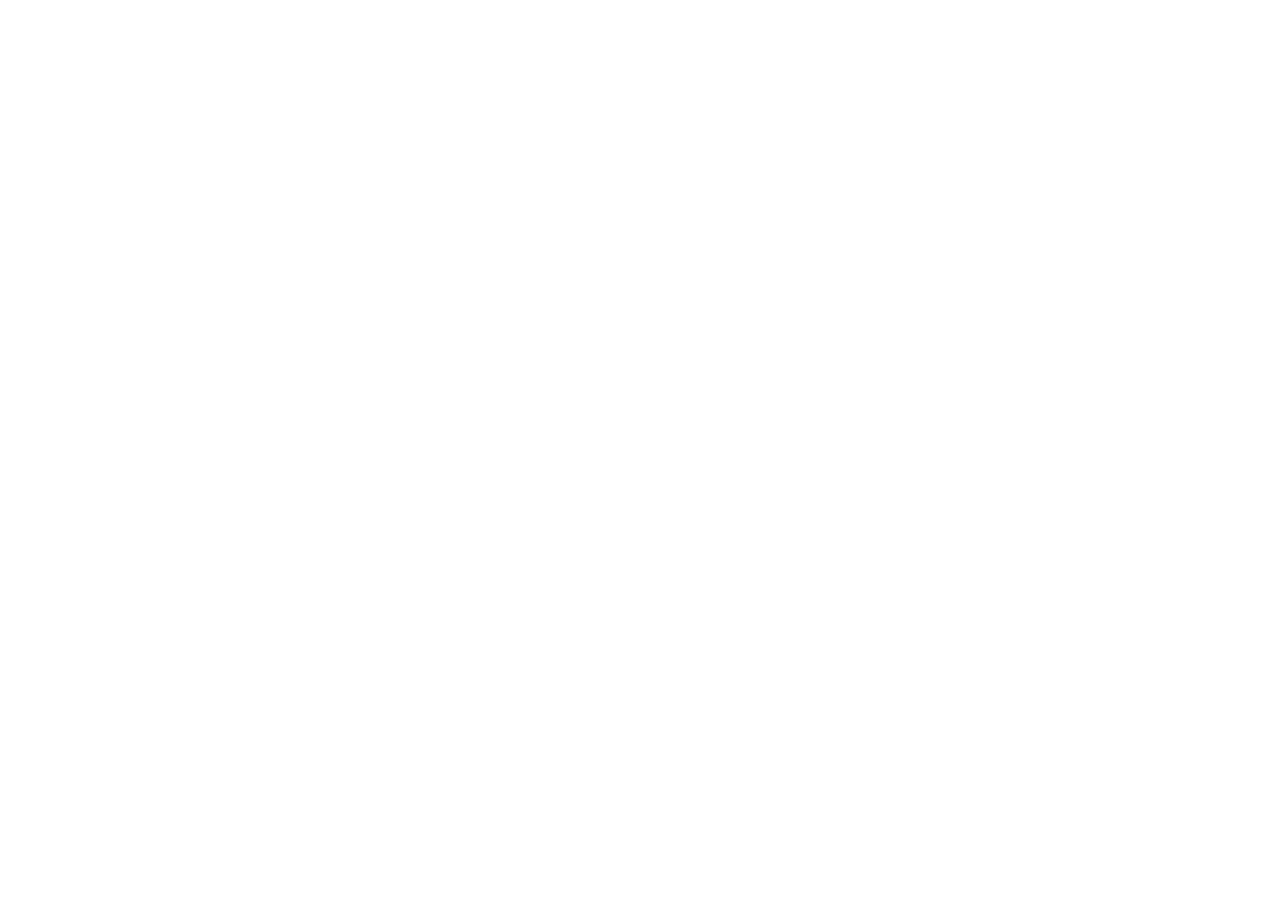
==== index.html @ d75b43a1 "初始化仓库" ====
<!DOCTYPE html>
<html lang="en">

<head>
    <meta charset="UTF-8">
    <meta http-equiv="X-UA-Compatible" content="IE=edge">
    <meta name="viewport" content="width=device-width, initial-scale=1.0">
    <title>Document</title>
</head>

<body>

</body>

</html>
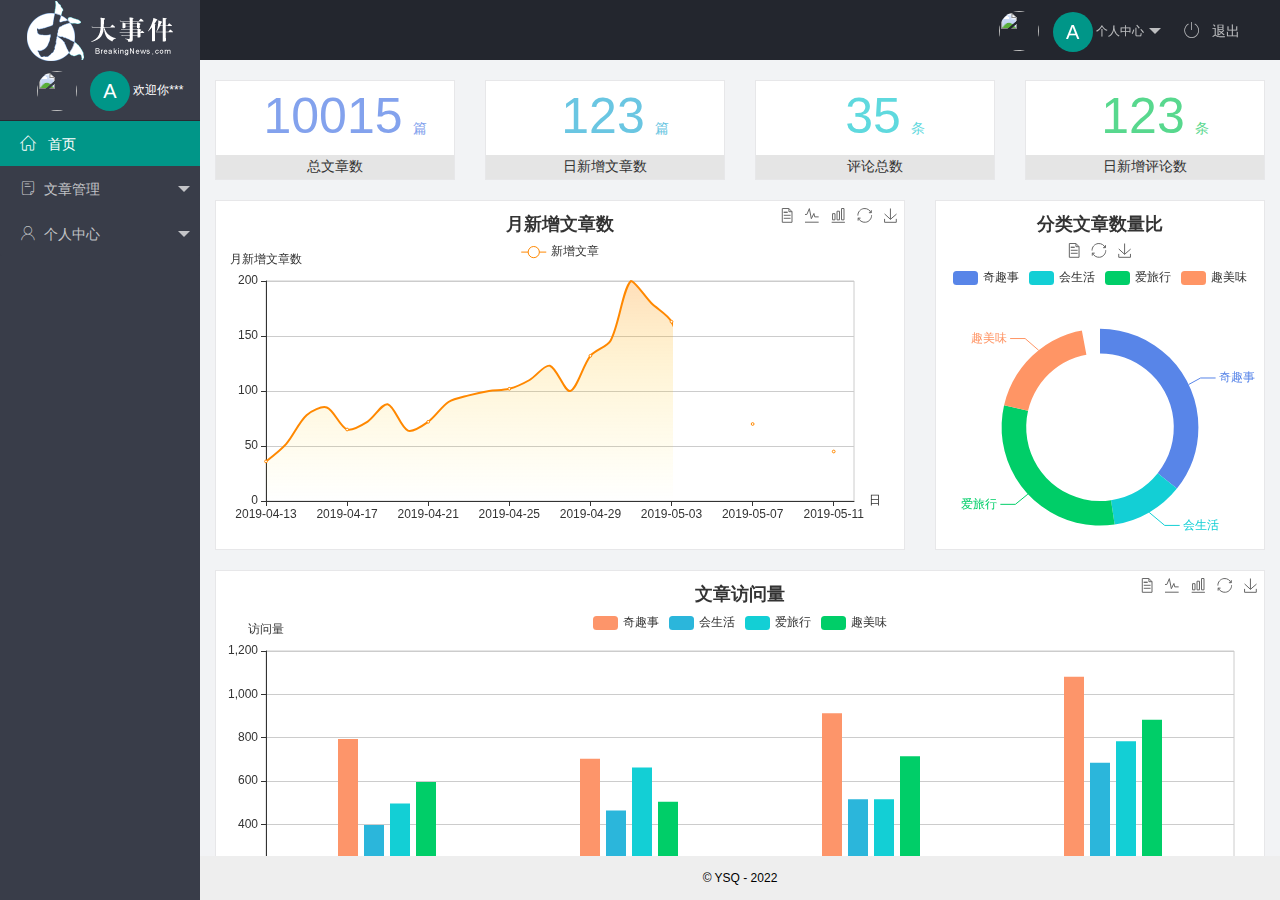
==== commit 9b32d8b8: "完成了index 页面的开发" ====
--- a/index.html
+++ b/index.html
@@ -1,15 +1,110 @@
 <!DOCTYPE html>
-<html lang="en">
+<html>
 
 <head>
-    <meta charset="UTF-8">
-    <meta http-equiv="X-UA-Compatible" content="IE=edge">
-    <meta name="viewport" content="width=device-width, initial-scale=1.0">
-    <title>Document</title>
+    <meta charset="utf-8">
+    <meta name="viewport" content="width=device-width">
+    <title>后台管理系统</title>
+    <!-- 导入layui样式 -->
+    <link rel="stylesheet" href="/assets/lib/layui/css/layui.css">
+    <!-- 引入字体图标 -->
+    <link rel="stylesheet" href="/assets/fonts/iconfont.css">
+    <!-- 导入自己的css -->
+    <link rel="stylesheet" href="/assets/css/index.css">
 </head>
 
 <body>
+    <div class="layui-layout layui-layout-admin">
+        <!-- 头部区域 -->
+        <div class="layui-header">
+            <div class="layui-logo layui-hide-xs layui-bg-black">
+                <img src="/assets/images/logo.png" alt="">
+            </div>
 
+            <ul class="layui-nav layui-layout-right">
+                <li class="layui-nav-item layui-hide layui-show-md-inline-block">
+                    <a href="javascript:;" class="userinfo">
+                        <img src="//tva1.sinaimg.cn/crop.0.0.118.118.180/5db11ff4gw1e77d3nqrv8j203b03cweg.jpg"
+                            class="layui-nav-img">
+                        <span class="text-avartar">A</span>
+                        个人中心
+                    </a>
+                    <!-- 这个下拉需要js配合 -->
+                    <dl class="layui-nav-child">
+                        <dd><a href="">基本资料</a></dd>
+                        <dd><a href="">更换头像</a></dd>
+                        <dd><a href="">重置密码</a></dd>
+                    </dl>
+                </li>
+                <li class="layui-nav-item" lay-header-event="menuRight" lay-unselect>
+                    <a href="javascript:;" id="btnLoginOut">
+                        <!-- 这里用的阿里图标 -->
+                        <span class="iconfont icon-tuichu"></span>
+                        退出
+                    </a>
+                </li>
+            </ul>
+        </div>
+
+        <!-- 左边导航区域 -->
+        <div class="layui-side layui-bg-black">
+            <div class="layui-side-scroll">
+                <!-- 左侧导航区域（可配合layui已有的垂直导航） -->
+                <div class="userinfo">
+                    <img src="//tva1.sinaimg.cn/crop.0.0.118.118.180/5db11ff4gw1e77d3nqrv8j203b03cweg.jpg"
+                        class="layui-nav-img">
+                    <span class="text-avartar">A</span>
+                    <span id="welcome">欢迎你***</span>
+                </div>
+                <!--  lay-shrink="all" 增加这个可以折叠兄弟列表 互斥 同时只能一个列表展开 简洁-->
+                <ul class="layui-nav layui-nav-tree " lay-shrink="all" lay-filter="test">
+                    <li class="layui-nav-item layui-this">
+                        <!-- target 在哪里打开 name = fm的frame框架中打开 -->
+                        <a href="/home/dashboard.html" target="fm">
+                            <span class="iconfont icon-home"></span>
+                            首页
+                        </a>
+                    </li>
+
+                    <li class="layui-nav-item ">
+                        <a class="" href="javascript:;"><span class="iconfont icon-16"></span>文章管理</a>
+                        <dl class="layui-nav-child">
+                            <dd><a href="/login.html" target="fm"><i class="layui-icon layui-icon-app"></i>文章类别</a></dd>
+                            <dd><a href=" javascript:;"><i class="layui-icon layui-icon-app"></i>文章列表</a></dd>
+                            <dd><a href="javascript:;"><i class="layui-icon layui-icon-app"></i>发表文章</a></dd>
+                        </dl>
+                    </li>
+                    <li class="layui-nav-item">
+                        <a href="javascript:;"><span class="iconfont icon-user"></span>个人中心</a>
+                        <dl class="layui-nav-child">
+                            <dd><a href="javascript:;"><i class="layui-icon layui-icon-app"></i>基本资料</a></dd>
+                            <dd><a href="javascript:;"><i class="layui-icon layui-icon-app"></i>更换头像</a></dd>
+                            <dd><a href="javascript:;"><i class="layui-icon layui-icon-app"></i>重置密码</a></dd>
+                        </dl>
+                    </li>
+                </ul>
+            </div>
+        </div>
+
+        <div class="layui-body">
+            <!-- 内容主体区域 -->
+            <iframe name="fm" src="/home/dashboard.html" frameborder="0"></iframe>
+        </div>
+
+        <div class="layui-footer">
+            <!-- 底部固定区域 -->
+            © YSQ - 2022
+        </div>
+    </div>
+
+    <!-- 导入layui的js文件 -->
+    <script src="/assets/lib/layui/layui.all.js"></script>
+    <!-- 导入jQuery文件 -->
+    <script src="/assets/lib/jquery.js"></script>
+    <!--任何需要用到ajax的请求时候都需要 导入baseAPI 的js文件 -->
+    <script src="/assets/js/baseAPI.js"></script>
+    <!-- 导入自己的JavaScript文件 -->
+    <script src="/assets/js/index.js"></script>
 </body>
 
 </html>--- a/assets/lib/layui/css/layui.css
+++ b/assets/lib/layui/css/layui.css
@@ -0,0 +1,2 @@
+/** layui-v2.5.5 MIT License By https://www.layui.com */
+ .layui-inline,img{display:inline-block;vertical-align:middle}h1,h2,h3,h4,h5,h6{font-weight:400}.layui-edge,.layui-header,.layui-inline,.layui-main{position:relative}.layui-body,.layui-edge,.layui-elip{overflow:hidden}.layui-btn,.layui-edge,.layui-inline,img{vertical-align:middle}.layui-btn,.layui-disabled,.layui-icon,.layui-unselect{-moz-user-select:none;-webkit-user-select:none;-ms-user-select:none}.layui-elip,.layui-form-checkbox span,.layui-form-pane .layui-form-label{text-overflow:ellipsis;white-space:nowrap}.layui-breadcrumb,.layui-tree-btnGroup{visibility:hidden}blockquote,body,button,dd,div,dl,dt,form,h1,h2,h3,h4,h5,h6,input,li,ol,p,pre,td,textarea,th,ul{margin:0;padding:0;-webkit-tap-highlight-color:rgba(0,0,0,0)}a:active,a:hover{outline:0}img{border:none}li{list-style:none}table{border-collapse:collapse;border-spacing:0}h4,h5,h6{font-size:100%}button,input,optgroup,option,select,textarea{font-family:inherit;font-size:inherit;font-style:inherit;font-weight:inherit;outline:0}pre{white-space:pre-wrap;white-space:-moz-pre-wrap;white-space:-pre-wrap;white-space:-o-pre-wrap;word-wrap:break-word}body{line-height:24px;font:14px Helvetica Neue,Helvetica,PingFang SC,Tahoma,Arial,sans-serif}hr{height:1px;margin:10px 0;border:0;clear:both}a{color:#333;text-decoration:none}a:hover{color:#777}a cite{font-style:normal;*cursor:pointer}.layui-border-box,.layui-border-box *{box-sizing:border-box}.layui-box,.layui-box *{box-sizing:content-box}.layui-clear{clear:both;*zoom:1}.layui-clear:after{content:'\20';clear:both;*zoom:1;display:block;height:0}.layui-inline{*display:inline;*zoom:1}.layui-edge{display:inline-block;width:0;height:0;border-width:6px;border-style:dashed;border-color:transparent}.layui-edge-top{top:-4px;border-bottom-color:#999;border-bottom-style:solid}.layui-edge-right{border-left-color:#999;border-left-style:solid}.layui-edge-bottom{top:2px;border-top-color:#999;border-top-style:solid}.layui-edge-left{border-right-color:#999;border-right-style:solid}.layui-disabled,.layui-disabled:hover{color:#d2d2d2!important;cursor:not-allowed!important}.layui-circle{border-radius:100%}.layui-show{display:block!important}.layui-hide{display:none!important}@font-face{font-family:layui-icon;src:url(../font/iconfont.eot?v=250);src:url(../font/iconfont.eot?v=250#iefix) format('embedded-opentype'),url(../font/iconfont.woff2?v=250) format('woff2'),url(../font/iconfont.woff?v=250) format('woff'),url(../font/iconfont.ttf?v=250) format('truetype'),url(../font/iconfont.svg?v=250#layui-icon) format('svg')}.layui-icon{font-family:layui-icon!important;font-size:16px;font-style:normal;-webkit-font-smoothing:antialiased;-moz-osx-font-smoothing:grayscale}.layui-icon-reply-fill:before{content:"\e611"}.layui-icon-set-fill:before{content:"\e614"}.layui-icon-menu-fill:before{content:"\e60f"}.layui-icon-search:before{content:"\e615"}.layui-icon-share:before{content:"\e641"}.layui-icon-set-sm:before{content:"\e620"}.layui-icon-engine:before{content:"\e628"}.layui-icon-close:before{content:"\1006"}.layui-icon-close-fill:before{content:"\1007"}.layui-icon-chart-screen:before{content:"\e629"}.layui-icon-star:before{content:"\e600"}.layui-icon-circle-dot:before{content:"\e617"}.layui-icon-chat:before{content:"\e606"}.layui-icon-release:before{content:"\e609"}.layui-icon-list:before{content:"\e60a"}.layui-icon-chart:before{content:"\e62c"}.layui-icon-ok-circle:before{content:"\1005"}.layui-icon-layim-theme:before{content:"\e61b"}.layui-icon-table:before{content:"\e62d"}.layui-icon-right:before{content:"\e602"}.layui-icon-left:before{content:"\e603"}.layui-icon-cart-simple:before{content:"\e698"}.layui-icon-face-cry:before{content:"\e69c"}.layui-icon-face-smile:before{content:"\e6af"}.layui-icon-survey:before{content:"\e6b2"}.layui-icon-tree:before{content:"\e62e"}.layui-icon-upload-circle:before{content:"\e62f"}.layui-icon-add-circle:before{content:"\e61f"}.layui-icon-download-circle:before{content:"\e601"}.layui-icon-templeate-1:before{content:"\e630"}.layui-icon-util:before{content:"\e631"}.layui-icon-face-surprised:before{content:"\e664"}.layui-icon-edit:before{content:"\e642"}.layui-icon-speaker:before{content:"\e645"}.layui-icon-down:before{content:"\e61a"}.layui-icon-file:before{content:"\e621"}.layui-icon-layouts:before{content:"\e632"}.layui-icon-rate-half:before{content:"\e6c9"}.layui-icon-add-circle-fine:before{content:"\e608"}.layui-icon-prev-circle:before{content:"\e633"}.layui-icon-read:before{content:"\e705"}.layui-icon-404:before{content:"\e61c"}.layui-icon-carousel:before{content:"\e634"}.layui-icon-help:before{content:"\e607"}.layui-icon-code-circle:before{content:"\e635"}.layui-icon-water:before{content:"\e636"}.layui-icon-username:before{content:"\e66f"}.layui-icon-find-fill:before{content:"\e670"}.layui-icon-about:before{content:"\e60b"}.layui-icon-location:before{content:"\e715"}.layui-icon-up:before{content:"\e619"}.layui-icon-pause:before{content:"\e651"}.layui-icon-date:before{content:"\e637"}.layui-icon-layim-uploadfile:before{content:"\e61d"}.layui-icon-delete:before{content:"\e640"}.layui-icon-play:before{content:"\e652"}.layui-icon-top:before{content:"\e604"}.layui-icon-friends:before{content:"\e612"}.layui-icon-refresh-3:before{content:"\e9aa"}.layui-icon-ok:before{content:"\e605"}.layui-icon-layer:before{content:"\e638"}.layui-icon-face-smile-fine:before{content:"\e60c"}.layui-icon-dollar:before{content:"\e659"}.layui-icon-group:before{content:"\e613"}.layui-icon-layim-download:before{content:"\e61e"}.layui-icon-picture-fine:before{content:"\e60d"}.layui-icon-link:before{content:"\e64c"}.layui-icon-diamond:before{content:"\e735"}.layui-icon-log:before{content:"\e60e"}.layui-icon-rate-solid:before{content:"\e67a"}.layui-icon-fonts-del:before{content:"\e64f"}.layui-icon-unlink:before{content:"\e64d"}.layui-icon-fonts-clear:before{content:"\e639"}.layui-icon-triangle-r:before{content:"\e623"}.layui-icon-circle:before{content:"\e63f"}.layui-icon-radio:before{content:"\e643"}.layui-icon-align-center:before{content:"\e647"}.layui-icon-align-right:before{content:"\e648"}.layui-icon-align-left:before{content:"\e649"}.layui-icon-loading-1:before{content:"\e63e"}.layui-icon-return:before{content:"\e65c"}.layui-icon-fonts-strong:before{content:"\e62b"}.layui-icon-upload:before{content:"\e67c"}.layui-icon-dialogue:before{content:"\e63a"}.layui-icon-video:before{content:"\e6ed"}.layui-icon-headset:before{content:"\e6fc"}.layui-icon-cellphone-fine:before{content:"\e63b"}.layui-icon-add-1:before{content:"\e654"}.layui-icon-face-smile-b:before{content:"\e650"}.layui-icon-fonts-html:before{content:"\e64b"}.layui-icon-form:before{content:"\e63c"}.layui-icon-cart:before{content:"\e657"}.layui-icon-camera-fill:before{content:"\e65d"}.layui-icon-tabs:before{content:"\e62a"}.layui-icon-fonts-code:before{content:"\e64e"}.layui-icon-fire:before{content:"\e756"}.layui-icon-set:before{content:"\e716"}.layui-icon-fonts-u:before{content:"\e646"}.layui-icon-triangle-d:before{content:"\e625"}.layui-icon-tips:before{content:"\e702"}.layui-icon-picture:before{content:"\e64a"}.layui-icon-more-vertical:before{content:"\e671"}.layui-icon-flag:before{content:"\e66c"}.layui-icon-loading:before{content:"\e63d"}.layui-icon-fonts-i:before{content:"\e644"}.layui-icon-refresh-1:before{content:"\e666"}.layui-icon-rmb:before{content:"\e65e"}.layui-icon-home:before{content:"\e68e"}.layui-icon-user:before{content:"\e770"}.layui-icon-notice:before{content:"\e667"}.layui-icon-login-weibo:before{content:"\e675"}.layui-icon-voice:before{content:"\e688"}.layui-icon-upload-drag:before{content:"\e681"}.layui-icon-login-qq:before{content:"\e676"}.layui-icon-snowflake:before{content:"\e6b1"}.layui-icon-file-b:before{content:"\e655"}.layui-icon-template:before{content:"\e663"}.layui-icon-auz:before{content:"\e672"}.layui-icon-console:before{content:"\e665"}.layui-icon-app:before{content:"\e653"}.layui-icon-prev:before{content:"\e65a"}.layui-icon-website:before{content:"\e7ae"}.layui-icon-next:before{content:"\e65b"}.layui-icon-component:before{content:"\e857"}.layui-icon-more:before{content:"\e65f"}.layui-icon-login-wechat:before{content:"\e677"}.layui-icon-shrink-right:before{content:"\e668"}.layui-icon-spread-left:before{content:"\e66b"}.layui-icon-camera:before{content:"\e660"}.layui-icon-note:before{content:"\e66e"}.layui-icon-refresh:before{content:"\e669"}.layui-icon-female:before{content:"\e661"}.layui-icon-male:before{content:"\e662"}.layui-icon-password:before{content:"\e673"}.layui-icon-senior:before{content:"\e674"}.layui-icon-theme:before{content:"\e66a"}.layui-icon-tread:before{content:"\e6c5"}.layui-icon-praise:before{content:"\e6c6"}.layui-icon-star-fill:before{content:"\e658"}.layui-icon-rate:before{content:"\e67b"}.layui-icon-template-1:before{content:"\e656"}.layui-icon-vercode:before{content:"\e679"}.layui-icon-cellphone:before{content:"\e678"}.layui-icon-screen-full:before{content:"\e622"}.layui-icon-screen-restore:before{content:"\e758"}.layui-icon-cols:before{content:"\e610"}.layui-icon-export:before{content:"\e67d"}.layui-icon-print:before{content:"\e66d"}.layui-icon-slider:before{content:"\e714"}.layui-icon-addition:before{content:"\e624"}.layui-icon-subtraction:before{content:"\e67e"}.layui-icon-service:before{content:"\e626"}.layui-icon-transfer:before{content:"\e691"}.layui-main{width:1140px;margin:0 auto}.layui-header{z-index:1000;height:60px}.layui-header a:hover{transition:all .5s;-webkit-transition:all .5s}.layui-side{position:fixed;left:0;top:0;bottom:0;z-index:999;width:200px;overflow-x:hidden}.layui-side-scroll{position:relative;width:220px;height:100%;overflow-x:hidden}.layui-body{position:absolute;left:200px;right:0;top:0;bottom:0;z-index:998;width:auto;overflow-y:auto;box-sizing:border-box}.layui-layout-body{overflow:hidden}.layui-layout-admin .layui-header{background-color:#23262E}.layui-layout-admin .layui-side{top:60px;width:200px;overflow-x:hidden}.layui-layout-admin .layui-body{position:fixed;top:60px;bottom:44px}.layui-layout-admin .layui-main{width:auto;margin:0 15px}.layui-layout-admin .layui-footer{position:fixed;left:200px;right:0;bottom:0;height:44px;line-height:44px;padding:0 15px;background-color:#eee}.layui-layout-admin .layui-logo{position:absolute;left:0;top:0;width:200px;height:100%;line-height:60px;text-align:center;color:#009688;font-size:16px}.layui-layout-admin .layui-header .layui-nav{background:0 0}.layui-layout-left{position:absolute!important;left:200px;top:0}.layui-layout-right{position:absolute!important;right:0;top:0}.layui-container{position:relative;margin:0 auto;padding:0 15px;box-sizing:border-box}.layui-fluid{position:relative;margin:0 auto;padding:0 15px}.layui-row:after,.layui-row:before{content:'';display:block;clear:both}.layui-col-lg1,.layui-col-lg10,.layui-col-lg11,.layui-col-lg12,.layui-col-lg2,.layui-col-lg3,.layui-col-lg4,.layui-col-lg5,.layui-col-lg6,.layui-col-lg7,.layui-col-lg8,.layui-col-lg9,.layui-col-md1,.layui-col-md10,.layui-col-md11,.layui-col-md12,.layui-col-md2,.layui-col-md3,.layui-col-md4,.layui-col-md5,.layui-col-md6,.layui-col-md7,.layui-col-md8,.layui-col-md9,.layui-col-sm1,.layui-col-sm10,.layui-col-sm11,.layui-col-sm12,.layui-col-sm2,.layui-col-sm3,.layui-col-sm4,.layui-col-sm5,.layui-col-sm6,.layui-col-sm7,.layui-col-sm8,.layui-col-sm9,.layui-col-xs1,.layui-col-xs10,.layui-col-xs11,.layui-col-xs12,.layui-col-xs2,.layui-col-xs3,.layui-col-xs4,.layui-col-xs5,.layui-col-xs6,.layui-col-xs7,.layui-col-xs8,.layui-col-xs9{position:relative;display:block;box-sizing:border-box}.layui-col-xs1,.layui-col-xs10,.layui-col-xs11,.layui-col-xs12,.layui-col-xs2,.layui-col-xs3,.layui-col-xs4,.layui-col-xs5,.layui-col-xs6,.layui-col-xs7,.layui-col-xs8,.layui-col-xs9{float:left}.layui-col-xs1{width:8.33333333%}.layui-col-xs2{width:16.66666667%}.layui-col-xs3{width:25%}.layui-col-xs4{width:33.33333333%}.layui-col-xs5{width:41.66666667%}.layui-col-xs6{width:50%}.layui-col-xs7{width:58.33333333%}.layui-col-xs8{width:66.66666667%}.layui-col-xs9{width:75%}.layui-col-xs10{width:83.33333333%}.layui-col-xs11{width:91.66666667%}.layui-col-xs12{width:100%}.layui-col-xs-offset1{margin-left:8.33333333%}.layui-col-xs-offset2{margin-left:16.66666667%}.layui-col-xs-offset3{margin-left:25%}.layui-col-xs-offset4{margin-left:33.33333333%}.layui-col-xs-offset5{margin-left:41.66666667%}.layui-col-xs-offset6{margin-left:50%}.layui-col-xs-offset7{margin-left:58.33333333%}.layui-col-xs-offset8{margin-left:66.66666667%}.layui-col-xs-offset9{margin-left:75%}.layui-col-xs-offset10{margin-left:83.33333333%}.layui-col-xs-offset11{margin-left:91.66666667%}.layui-col-xs-offset12{margin-left:100%}@media screen and (max-width:768px){.layui-hide-xs{display:none!important}.layui-show-xs-block{display:block!important}.layui-show-xs-inline{display:inline!important}.layui-show-xs-inline-block{display:inline-block!important}}@media screen and (min-width:768px){.layui-container{width:750px}.layui-hide-sm{display:none!important}.layui-show-sm-block{display:block!important}.layui-show-sm-inline{display:inline!important}.layui-show-sm-inline-block{display:inline-block!important}.layui-col-sm1,.layui-col-sm10,.layui-col-sm11,.layui-col-sm12,.layui-col-sm2,.layui-col-sm3,.layui-col-sm4,.layui-col-sm5,.layui-col-sm6,.layui-col-sm7,.layui-col-sm8,.layui-col-sm9{float:left}.layui-col-sm1{width:8.33333333%}.layui-col-sm2{width:16.66666667%}.layui-col-sm3{width:25%}.layui-col-sm4{width:33.33333333%}.layui-col-sm5{width:41.66666667%}.layui-col-sm6{width:50%}.layui-col-sm7{width:58.33333333%}.layui-col-sm8{width:66.66666667%}.layui-col-sm9{width:75%}.layui-col-sm10{width:83.33333333%}.layui-col-sm11{width:91.66666667%}.layui-col-sm12{width:100%}.layui-col-sm-offset1{margin-left:8.33333333%}.layui-col-sm-offset2{margin-left:16.66666667%}.layui-col-sm-offset3{margin-left:25%}.layui-col-sm-offset4{margin-left:33.33333333%}.layui-col-sm-offset5{margin-left:41.66666667%}.layui-col-sm-offset6{margin-left:50%}.layui-col-sm-offset7{margin-left:58.33333333%}.layui-col-sm-offset8{margin-left:66.66666667%}.layui-col-sm-offset9{margin-left:75%}.layui-col-sm-offset10{margin-left:83.33333333%}.layui-col-sm-offset11{margin-left:91.66666667%}.layui-col-sm-offset12{margin-left:100%}}@media screen and (min-width:992px){.layui-container{width:970px}.layui-hide-md{display:none!important}.layui-show-md-block{display:block!important}.layui-show-md-inline{display:inline!important}.layui-show-md-inline-block{display:inline-block!important}.layui-col-md1,.layui-col-md10,.layui-col-md11,.layui-col-md12,.layui-col-md2,.layui-col-md3,.layui-col-md4,.layui-col-md5,.layui-col-md6,.layui-col-md7,.layui-col-md8,.layui-col-md9{float:left}.layui-col-md1{width:8.33333333%}.layui-col-md2{width:16.66666667%}.layui-col-md3{width:25%}.layui-col-md4{width:33.33333333%}.layui-col-md5{width:41.66666667%}.layui-col-md6{width:50%}.layui-col-md7{width:58.33333333%}.layui-col-md8{width:66.66666667%}.layui-col-md9{width:75%}.layui-col-md10{width:83.33333333%}.layui-col-md11{width:91.66666667%}.layui-col-md12{width:100%}.layui-col-md-offset1{margin-left:8.33333333%}.layui-col-md-offset2{margin-left:16.66666667%}.layui-col-md-offset3{margin-left:25%}.layui-col-md-offset4{margin-left:33.33333333%}.layui-col-md-offset5{margin-left:41.66666667%}.layui-col-md-offset6{margin-left:50%}.layui-col-md-offset7{margin-left:58.33333333%}.layui-col-md-offset8{margin-left:66.66666667%}.layui-col-md-offset9{margin-left:75%}.layui-col-md-offset10{margin-left:83.33333333%}.layui-col-md-offset11{margin-left:91.66666667%}.layui-col-md-offset12{margin-left:100%}}@media screen and (min-width:1200px){.layui-container{width:1170px}.layui-hide-lg{display:none!important}.layui-show-lg-block{display:block!important}.layui-show-lg-inline{display:inline!important}.layui-show-lg-inline-block{display:inline-block!important}.layui-col-lg1,.layui-col-lg10,.layui-col-lg11,.layui-col-lg12,.layui-col-lg2,.layui-col-lg3,.layui-col-lg4,.layui-col-lg5,.layui-col-lg6,.layui-col-lg7,.layui-col-lg8,.layui-col-lg9{float:left}.layui-col-lg1{width:8.33333333%}.layui-col-lg2{width:16.66666667%}.layui-col-lg3{width:25%}.layui-col-lg4{width:33.33333333%}.layui-col-lg5{width:41.66666667%}.layui-col-lg6{width:50%}.layui-col-lg7{width:58.33333333%}.layui-col-lg8{width:66.66666667%}.layui-col-lg9{width:75%}.layui-col-lg10{width:83.33333333%}.layui-col-lg11{width:91.66666667%}.layui-col-lg12{width:100%}.layui-col-lg-offset1{margin-left:8.33333333%}.layui-col-lg-offset2{margin-left:16.66666667%}.layui-col-lg-offset3{margin-left:25%}.layui-col-lg-offset4{margin-left:33.33333333%}.layui-col-lg-offset5{margin-left:41.66666667%}.layui-col-lg-offset6{margin-left:50%}.layui-col-lg-offset7{margin-left:58.33333333%}.layui-col-lg-offset8{margin-left:66.66666667%}.layui-col-lg-offset9{margin-left:75%}.layui-col-lg-offset10{margin-left:83.33333333%}.layui-col-lg-offset11{margin-left:91.66666667%}.layui-col-lg-offset12{margin-left:100%}}.layui-col-space1{margin:-.5px}.layui-col-space1>*{padding:.5px}.layui-col-space3{margin:-1.5px}.layui-col-space3>*{padding:1.5px}.layui-col-space5{margin:-2.5px}.layui-col-space5>*{padding:2.5px}.layui-col-space8{margin:-3.5px}.layui-col-space8>*{padding:3.5px}.layui-col-space10{margin:-5px}.layui-col-space10>*{padding:5px}.layui-col-space12{margin:-6px}.layui-col-space12>*{padding:6px}.layui-col-space15{margin:-7.5px}.layui-col-space15>*{padding:7.5px}.layui-col-space18{margin:-9px}.layui-col-space18>*{padding:9px}.layui-col-space20{margin:-10px}.layui-col-space20>*{padding:10px}.layui-col-space22{margin:-11px}.layui-col-space22>*{padding:11px}.layui-col-space25{margin:-12.5px}.layui-col-space25>*{padding:12.5px}.layui-col-space30{margin:-15px}.layui-col-space30>*{padding:15px}.layui-btn,.layui-input,.layui-select,.layui-textarea,.layui-upload-button{outline:0;-webkit-appearance:none;transition:all .3s;-webkit-transition:all .3s;box-sizing:border-box}.layui-elem-quote{margin-bottom:10px;padding:15px;line-height:22px;border-left:5px solid #009688;border-radius:0 2px 2px 0;background-color:#f2f2f2}.layui-quote-nm{border-style:solid;border-width:1px 1px 1px 5px;background:0 0}.layui-elem-field{margin-bottom:10px;padding:0;border-width:1px;border-style:solid}.layui-elem-field legend{margin-left:20px;padding:0 10px;font-size:20px;font-weight:300}.layui-field-title{margin:10px 0 20px;border-width:1px 0 0}.layui-field-box{padding:10px 15px}.layui-field-title .layui-field-box{padding:10px 0}.layui-progress{position:relative;height:6px;border-radius:20px;background-color:#e2e2e2}.layui-progress-bar{position:absolute;left:0;top:0;width:0;max-width:100%;height:6px;border-radius:20px;text-align:right;background-color:#5FB878;transition:all .3s;-webkit-transition:all .3s}.layui-progress-big,.layui-progress-big .layui-progress-bar{height:18px;line-height:18px}.layui-progress-text{position:relative;top:-20px;line-height:18px;font-size:12px;color:#666}.layui-progress-big .layui-progress-text{position:static;padding:0 10px;color:#fff}.layui-collapse{border-width:1px;border-style:solid;border-radius:2px}.layui-colla-content,.layui-colla-item{border-top-width:1px;border-top-style:solid}.layui-colla-item:first-child{border-top:none}.layui-colla-title{position:relative;height:42px;line-height:42px;padding:0 15px 0 35px;color:#333;background-color:#f2f2f2;cursor:pointer;font-size:14px;overflow:hidden}.layui-colla-content{display:none;padding:10px 15px;line-height:22px;color:#666}.layui-colla-icon{position:absolute;left:15px;top:0;font-size:14px}.layui-card{margin-bottom:15px;border-radius:2px;background-color:#fff;box-shadow:0 1px 2px 0 rgba(0,0,0,.05)}.layui-card:last-child{margin-bottom:0}.layui-card-header{position:relative;height:42px;line-height:42px;padding:0 15px;border-bottom:1px solid #f6f6f6;color:#333;border-radius:2px 2px 0 0;font-size:14px}.layui-bg-black,.layui-bg-blue,.layui-bg-cyan,.layui-bg-green,.layui-bg-orange,.layui-bg-red{color:#fff!important}.layui-card-body{position:relative;padding:10px 15px;line-height:24px}.layui-card-body[pad15]{padding:15px}.layui-card-body[pad20]{padding:20px}.layui-card-body .layui-table{margin:5px 0}.layui-card .layui-tab{margin:0}.layui-panel-window{position:relative;padding:15px;border-radius:0;border-top:5px solid #E6E6E6;background-color:#fff}.layui-auxiliar-moving{position:fixed;left:0;right:0;top:0;bottom:0;width:100%;height:100%;background:0 0;z-index:9999999999}.layui-form-label,.layui-form-mid,.layui-form-select,.layui-input-block,.layui-input-inline,.layui-textarea{position:relative}.layui-bg-red{background-color:#FF5722!important}.layui-bg-orange{background-color:#FFB800!important}.layui-bg-green{background-color:#009688!important}.layui-bg-cyan{background-color:#2F4056!important}.layui-bg-blue{background-color:#1E9FFF!important}.layui-bg-black{background-color:#393D49!important}.layui-bg-gray{background-color:#eee!important;color:#666!important}.layui-badge-rim,.layui-colla-content,.layui-colla-item,.layui-collapse,.layui-elem-field,.layui-form-pane .layui-form-item[pane],.layui-form-pane .layui-form-label,.layui-input,.layui-layedit,.layui-layedit-tool,.layui-quote-nm,.layui-select,.layui-tab-bar,.layui-tab-card,.layui-tab-title,.layui-tab-title .layui-this:after,.layui-textarea{border-color:#e6e6e6}.layui-timeline-item:before,hr{background-color:#e6e6e6}.layui-text{line-height:22px;font-size:14px;color:#666}.layui-text h1,.layui-text h2,.layui-text h3{font-weight:500;color:#333}.layui-text h1{font-size:30px}.layui-text h2{font-size:24px}.layui-text h3{font-size:18px}.layui-text a:not(.layui-btn){color:#01AAED}.layui-text a:not(.layui-btn):hover{text-decoration:underline}.layui-text ul{padding:5px 0 5px 15px}.layui-text ul li{margin-top:5px;list-style-type:disc}.layui-text em,.layui-word-aux{color:#999!important;padding:0 5px!important}.layui-btn{display:inline-block;height:38px;line-height:38px;padding:0 18px;background-color:#009688;color:#fff;white-space:nowrap;text-align:center;font-size:14px;border:none;border-radius:2px;cursor:pointer}.layui-btn:hover{opacity:.8;filter:alpha(opacity=80);color:#fff}.layui-btn:active{opacity:1;filter:alpha(opacity=100)}.layui-btn+.layui-btn{margin-left:10px}.layui-btn-container{font-size:0}.layui-btn-container .layui-btn{margin-right:10px;margin-bottom:10px}.layui-btn-container .layui-btn+.layui-btn{margin-left:0}.layui-table .layui-btn-container .layui-btn{margin-bottom:9px}.layui-btn-radius{border-radius:100px}.layui-btn .layui-icon{margin-right:3px;font-size:18px;vertical-align:bottom;vertical-align:middle\9}.layui-btn-primary{border:1px solid #C9C9C9;background-color:#fff;color:#555}.layui-btn-primary:hover{border-color:#009688;color:#333}.layui-btn-normal{background-color:#1E9FFF}.layui-btn-warm{background-color:#FFB800}.layui-btn-danger{background-color:#FF5722}.layui-btn-checked{background-color:#5FB878}.layui-btn-disabled,.layui-btn-disabled:active,.layui-btn-disabled:hover{border:1px solid #e6e6e6;background-color:#FBFBFB;color:#C9C9C9;cursor:not-allowed;opacity:1}.layui-btn-lg{height:44px;line-height:44px;padding:0 25px;font-size:16px}.layui-btn-sm{height:30px;line-height:30px;padding:0 10px;font-size:12px}.layui-btn-sm i{font-size:16px!important}.layui-btn-xs{height:22px;line-height:22px;padding:0 5px;font-size:12px}.layui-btn-xs i{font-size:14px!important}.layui-btn-group{display:inline-block;vertical-align:middle;font-size:0}.layui-btn-group .layui-btn{margin-left:0!important;margin-right:0!important;border-left:1px solid rgba(255,255,255,.5);border-radius:0}.layui-btn-group .layui-btn-primary{border-left:none}.layui-btn-group .layui-btn-primary:hover{border-color:#C9C9C9;color:#009688}.layui-btn-group .layui-btn:first-child{border-left:none;border-radius:2px 0 0 2px}.layui-btn-group .layui-btn-primary:first-child{border-left:1px solid #c9c9c9}.layui-btn-group .layui-btn:last-child{border-radius:0 2px 2px 0}.layui-btn-group .layui-btn+.layui-btn{margin-left:0}.layui-btn-group+.layui-btn-group{margin-left:10px}.layui-btn-fluid{width:100%}.layui-input,.layui-select,.layui-textarea{height:38px;line-height:1.3;line-height:38px\9;border-width:1px;border-style:solid;background-color:#fff;border-radius:2px}.layui-input::-webkit-input-placeholder,.layui-select::-webkit-input-placeholder,.layui-textarea::-webkit-input-placeholder{line-height:1.3}.layui-input,.layui-textarea{display:block;width:100%;padding-left:10px}.layui-input:hover,.layui-textarea:hover{border-color:#D2D2D2!important}.layui-input:focus,.layui-textarea:focus{border-color:#C9C9C9!important}.layui-textarea{min-height:100px;height:auto;line-height:20px;padding:6px 10px;resize:vertical}.layui-select{padding:0 10px}.layui-form input[type=checkbox],.layui-form input[type=radio],.layui-form select{display:none}.layui-form [lay-ignore]{display:initial}.layui-form-item{margin-bottom:15px;clear:both;*zoom:1}.layui-form-item:after{content:'\20';clear:both;*zoom:1;display:block;height:0}.layui-form-label{float:left;display:block;padding:9px 15px;width:80px;font-weight:400;line-height:20px;text-align:right}.layui-form-label-col{display:block;float:none;padding:9px 0;line-height:20px;text-align:left}.layui-form-item .layui-inline{margin-bottom:5px;margin-right:10px}.layui-input-block{margin-left:110px;min-height:36px}.layui-input-inline{display:inline-block;vertical-align:middle}.layui-form-item .layui-input-inline{float:left;width:190px;margin-right:10px}.layui-form-text .layui-input-inline{width:auto}.layui-form-mid{float:left;display:block;padding:9px 0!important;line-height:20px;margin-right:10px}.layui-form-danger+.layui-form-select .layui-input,.layui-form-danger:focus{border-color:#FF5722!important}.layui-form-select .layui-input{padding-right:30px;cursor:pointer}.layui-form-select .layui-edge{position:absolute;right:10px;top:50%;margin-top:-3px;cursor:pointer;border-width:6px;border-top-color:#c2c2c2;border-top-style:solid;transition:all .3s;-webkit-transition:all .3s}.layui-form-select dl{display:none;position:absolute;left:0;top:42px;padding:5px 0;z-index:899;min-width:100%;border:1px solid #d2d2d2;max-height:300px;overflow-y:auto;background-color:#fff;border-radius:2px;box-shadow:0 2px 4px rgba(0,0,0,.12);box-sizing:border-box}.layui-form-select dl dd,.layui-form-select dl dt{padding:0 10px;line-height:36px;white-space:nowrap;overflow:hidden;text-overflow:ellipsis}.layui-form-select dl dt{font-size:12px;color:#999}.layui-form-select dl dd{cursor:pointer}.layui-form-select dl dd:hover{background-color:#f2f2f2;-webkit-transition:.5s all;transition:.5s all}.layui-form-select .layui-select-group dd{padding-left:20px}.layui-form-select dl dd.layui-select-tips{padding-left:10px!important;color:#999}.layui-form-select dl dd.layui-this{background-color:#5FB878;color:#fff}.layui-form-checkbox,.layui-form-select dl dd.layui-disabled{background-color:#fff}.layui-form-selected dl{display:block}.layui-form-checkbox,.layui-form-checkbox *,.layui-form-switch{display:inline-block;vertical-align:middle}.layui-form-selected .layui-edge{margin-top:-9px;-webkit-transform:rotate(180deg);transform:rotate(180deg);margin-top:-3px\9}:root .layui-form-selected .layui-edge{margin-top:-9px\0/IE9}.layui-form-selectup dl{top:auto;bottom:42px}.layui-select-none{margin:5px 0;text-align:center;color:#999}.layui-select-disabled .layui-disabled{border-color:#eee!important}.layui-select-disabled .layui-edge{border-top-color:#d2d2d2}.layui-form-checkbox{position:relative;height:30px;line-height:30px;margin-right:10px;padding-right:30px;cursor:pointer;font-size:0;-webkit-transition:.1s linear;transition:.1s linear;box-sizing:border-box}.layui-form-checkbox span{padding:0 10px;height:100%;font-size:14px;border-radius:2px 0 0 2px;background-color:#d2d2d2;color:#fff;overflow:hidden}.layui-form-checkbox:hover span{background-color:#c2c2c2}.layui-form-checkbox i{position:absolute;right:0;top:0;width:30px;height:28px;border:1px solid #d2d2d2;border-left:none;border-radius:0 2px 2px 0;color:#fff;font-size:20px;text-align:center}.layui-form-checkbox:hover i{border-color:#c2c2c2;color:#c2c2c2}.layui-form-checked,.layui-form-checked:hover{border-color:#5FB878}.layui-form-checked span,.layui-form-checked:hover span{background-color:#5FB878}.layui-form-checked i,.layui-form-checked:hover i{color:#5FB878}.layui-form-item .layui-form-checkbox{margin-top:4px}.layui-form-checkbox[lay-skin=primary]{height:auto!important;line-height:normal!important;min-width:18px;min-height:18px;border:none!important;margin-right:0;padding-left:28px;padding-right:0;background:0 0}.layui-form-checkbox[lay-skin=primary] span{padding-left:0;padding-right:15px;line-height:18px;background:0 0;color:#666}.layui-form-checkbox[lay-skin=primary] i{right:auto;left:0;width:16px;height:16px;line-height:16px;border:1px solid #d2d2d2;font-size:12px;border-radius:2px;background-color:#fff;-webkit-transition:.1s linear;transition:.1s linear}.layui-form-checkbox[lay-skin=primary]:hover i{border-color:#5FB878;color:#fff}.layui-form-checked[lay-skin=primary] i{border-color:#5FB878!important;background-color:#5FB878;color:#fff}.layui-checkbox-disbaled[lay-skin=primary] span{background:0 0!important;color:#c2c2c2}.layui-checkbox-disbaled[lay-skin=primary]:hover i{border-color:#d2d2d2}.layui-form-item .layui-form-checkbox[lay-skin=primary]{margin-top:10px}.layui-form-switch{position:relative;height:22px;line-height:22px;min-width:35px;padding:0 5px;margin-top:8px;border:1px solid #d2d2d2;border-radius:20px;cursor:pointer;background-color:#fff;-webkit-transition:.1s linear;transition:.1s linear}.layui-form-switch i{position:absolute;left:5px;top:3px;width:16px;height:16px;border-radius:20px;background-color:#d2d2d2;-webkit-transition:.1s linear;transition:.1s linear}.layui-form-switch em{position:relative;top:0;width:25px;margin-left:21px;padding:0!important;text-align:center!important;color:#999!important;font-style:normal!important;font-size:12px}.layui-form-onswitch{border-color:#5FB878;background-color:#5FB878}.layui-checkbox-disbaled,.layui-checkbox-disbaled i{border-color:#e2e2e2!important}.layui-form-onswitch i{left:100%;margin-left:-21px;background-color:#fff}.layui-form-onswitch em{margin-left:5px;margin-right:21px;color:#fff!important}.layui-checkbox-disbaled span{background-color:#e2e2e2!important}.layui-checkbox-disbaled:hover i{color:#fff!important}[lay-radio]{display:none}.layui-form-radio,.layui-form-radio *{display:inline-block;vertical-align:middle}.layui-form-radio{line-height:28px;margin:6px 10px 0 0;padding-right:10px;cursor:pointer;font-size:0}.layui-form-radio *{font-size:14px}.layui-form-radio>i{margin-right:8px;font-size:22px;color:#c2c2c2}.layui-form-radio>i:hover,.layui-form-radioed>i{color:#5FB878}.layui-radio-disbaled>i{color:#e2e2e2!important}.layui-form-pane .layui-form-label{width:110px;padding:8px 15px;height:38px;line-height:20px;border-width:1px;border-style:solid;border-radius:2px 0 0 2px;text-align:center;background-color:#FBFBFB;overflow:hidden;box-sizing:border-box}.layui-form-pane .layui-input-inline{margin-left:-1px}.layui-form-pane .layui-input-block{margin-left:110px;left:-1px}.layui-form-pane .layui-input{border-radius:0 2px 2px 0}.layui-form-pane .layui-form-text .layui-form-label{float:none;width:100%;border-radius:2px;box-sizing:border-box;text-align:left}.layui-form-pane .layui-form-text .layui-input-inline{display:block;margin:0;top:-1px;clear:both}.layui-form-pane .layui-form-text .layui-input-block{margin:0;left:0;top:-1px}.layui-form-pane .layui-form-text .layui-textarea{min-height:100px;border-radius:0 0 2px 2px}.layui-form-pane .layui-form-checkbox{margin:4px 0 4px 10px}.layui-form-pane .layui-form-radio,.layui-form-pane .layui-form-switch{margin-top:6px;margin-left:10px}.layui-form-pane .layui-form-item[pane]{position:relative;border-width:1px;border-style:solid}.layui-form-pane .layui-form-item[pane] .layui-form-label{position:absolute;left:0;top:0;height:100%;border-width:0 1px 0 0}.layui-form-pane .layui-form-item[pane] .layui-input-inline{margin-left:110px}@media screen and (max-width:450px){.layui-form-item .layui-form-label{text-overflow:ellipsis;overflow:hidden;white-space:nowrap}.layui-form-item .layui-inline{display:block;margin-right:0;margin-bottom:20px;clear:both}.layui-form-item .layui-inline:after{content:'\20';clear:both;display:block;height:0}.layui-form-item .layui-input-inline{display:block;float:none;left:-3px;width:auto;margin:0 0 10px 112px}.layui-form-item .layui-input-inline+.layui-form-mid{margin-left:110px;top:-5px;padding:0}.layui-form-item .layui-form-checkbox{margin-right:5px;margin-bottom:5px}}.layui-layedit{border-width:1px;border-style:solid;border-radius:2px}.layui-layedit-tool{padding:3px 5px;border-bottom-width:1px;border-bottom-style:solid;font-size:0}.layedit-tool-fixed{position:fixed;top:0;border-top:1px solid #e2e2e2}.layui-layedit-tool .layedit-tool-mid,.layui-layedit-tool .layui-icon{display:inline-block;vertical-align:middle;text-align:center;font-size:14px}.layui-layedit-tool .layui-icon{position:relative;width:32px;height:30px;line-height:30px;margin:3px 5px;color:#777;cursor:pointer;border-radius:2px}.layui-layedit-tool .layui-icon:hover{color:#393D49}.layui-layedit-tool .layui-icon:active{color:#000}.layui-layedit-tool .layedit-tool-active{background-color:#e2e2e2;color:#000}.layui-layedit-tool .layui-disabled,.layui-layedit-tool .layui-disabled:hover{color:#d2d2d2;cursor:not-allowed}.layui-layedit-tool .layedit-tool-mid{width:1px;height:18px;margin:0 10px;background-color:#d2d2d2}.layedit-tool-html{width:50px!important;font-size:30px!important}.layedit-tool-b,.layedit-tool-code,.layedit-tool-help{font-size:16px!important}.layedit-tool-d,.layedit-tool-face,.layedit-tool-image,.layedit-tool-unlink{font-size:18px!important}.layedit-tool-image input{position:absolute;font-size:0;left:0;top:0;width:100%;height:100%;opacity:.01;filter:Alpha(opacity=1);cursor:pointer}.layui-layedit-iframe iframe{display:block;width:100%}#LAY_layedit_code{overflow:hidden}.layui-laypage{display:inline-block;*display:inline;*zoom:1;vertical-align:middle;margin:10px 0;font-size:0}.layui-laypage>a:first-child,.layui-laypage>a:first-child em{border-radius:2px 0 0 2px}.layui-laypage>a:last-child,.layui-laypage>a:last-child em{border-radius:0 2px 2px 0}.layui-laypage>:first-child{margin-left:0!important}.layui-laypage>:last-child{margin-right:0!important}.layui-laypage a,.layui-laypage button,.layui-laypage input,.layui-laypage select,.layui-laypage span{border:1px solid #e2e2e2}.layui-laypage a,.layui-laypage span{display:inline-block;*display:inline;*zoom:1;vertical-align:middle;padding:0 15px;height:28px;line-height:28px;margin:0 -1px 5px 0;background-color:#fff;color:#333;font-size:12px}.layui-flow-more a *,.layui-laypage input,.layui-table-view select[lay-ignore]{display:inline-block}.layui-laypage a:hover{color:#009688}.layui-laypage em{font-style:normal}.layui-laypage .layui-laypage-spr{color:#999;font-weight:700}.layui-laypage a{text-decoration:none}.layui-laypage .layui-laypage-curr{position:relative}.layui-laypage .layui-laypage-curr em{position:relative;color:#fff}.layui-laypage .layui-laypage-curr .layui-laypage-em{position:absolute;left:-1px;top:-1px;padding:1px;width:100%;height:100%;background-color:#009688}.layui-laypage-em{border-radius:2px}.layui-laypage-next em,.layui-laypage-prev em{font-family:Sim sun;font-size:16px}.layui-laypage .layui-laypage-count,.layui-laypage .layui-laypage-limits,.layui-laypage .layui-laypage-refresh,.layui-laypage .layui-laypage-skip{margin-left:10px;margin-right:10px;padding:0;border:none}.layui-laypage .layui-laypage-limits,.layui-laypage .layui-laypage-refresh{vertical-align:top}.layui-laypage .layui-laypage-refresh i{font-size:18px;cursor:pointer}.layui-laypage select{height:22px;padding:3px;border-radius:2px;cursor:pointer}.layui-laypage .layui-laypage-skip{height:30px;line-height:30px;color:#999}.layui-laypage button,.layui-laypage input{height:30px;line-height:30px;border-radius:2px;vertical-align:top;background-color:#fff;box-sizing:border-box}.layui-laypage input{width:40px;margin:0 10px;padding:0 3px;text-align:center}.layui-laypage input:focus,.layui-laypage select:focus{border-color:#009688!important}.layui-laypage button{margin-left:10px;padding:0 10px;cursor:pointer}.layui-table,.layui-table-view{margin:10px 0}.layui-flow-more{margin:10px 0;text-align:center;color:#999;font-size:14px}.layui-flow-more a{height:32px;line-height:32px}.layui-flow-more a *{vertical-align:top}.layui-flow-more a cite{padding:0 20px;border-radius:3px;background-color:#eee;color:#333;font-style:normal}.layui-flow-more a cite:hover{opacity:.8}.layui-flow-more a i{font-size:30px;color:#737383}.layui-table{width:100%;background-color:#fff;color:#666}.layui-table tr{transition:all .3s;-webkit-transition:all .3s}.layui-table th{text-align:left;font-weight:400}.layui-table tbody tr:hover,.layui-table thead tr,.layui-table-click,.layui-table-header,.layui-table-hover,.layui-table-mend,.layui-table-patch,.layui-table-tool,.layui-table-total,.layui-table-total tr,.layui-table[lay-even] tr:nth-child(even){background-color:#f2f2f2}.layui-table td,.layui-table th,.layui-table-col-set,.layui-table-fixed-r,.layui-table-grid-down,.layui-table-header,.layui-table-page,.layui-table-tips-main,.layui-table-tool,.layui-table-total,.layui-table-view,.layui-table[lay-skin=line],.layui-table[lay-skin=row]{border-width:1px;border-style:solid;border-color:#e6e6e6}.layui-table td,.layui-table th{position:relative;padding:9px 15px;min-height:20px;line-height:20px;font-size:14px}.layui-table[lay-skin=line] td,.layui-table[lay-skin=line] th{border-width:0 0 1px}.layui-table[lay-skin=row] td,.layui-table[lay-skin=row] th{border-width:0 1px 0 0}.layui-table[lay-skin=nob] td,.layui-table[lay-skin=nob] th{border:none}.layui-table img{max-width:100px}.layui-table[lay-size=lg] td,.layui-table[lay-size=lg] th{padding:15px 30px}.layui-table-view .layui-table[lay-size=lg] .layui-table-cell{height:40px;line-height:40px}.layui-table[lay-size=sm] td,.layui-table[lay-size=sm] th{font-size:12px;padding:5px 10px}.layui-table-view .layui-table[lay-size=sm] .layui-table-cell{height:20px;line-height:20px}.layui-table[lay-data]{display:none}.layui-table-box{position:relative;overflow:hidden}.layui-table-view .layui-table{position:relative;width:auto;margin:0}.layui-table-view .layui-table[lay-skin=line]{border-width:0 1px 0 0}.layui-table-view .layui-table[lay-skin=row]{border-width:0 0 1px}.layui-table-view .layui-table td,.layui-table-view .layui-table th{padding:5px 0;border-top:none;border-left:none}.layui-table-view .layui-table th.layui-unselect .layui-table-cell span{cursor:pointer}.layui-table-view .layui-table td{cursor:default}.layui-table-view .layui-table td[data-edit=text]{cursor:text}.layui-table-view .layui-form-checkbox[lay-skin=primary] i{width:18px;height:18px}.layui-table-view .layui-form-radio{line-height:0;padding:0}.layui-table-view .layui-form-radio>i{margin:0;font-size:20px}.layui-table-init{position:absolute;left:0;top:0;width:100%;height:100%;text-align:center;z-index:110}.layui-table-init .layui-icon{position:absolute;left:50%;top:50%;margin:-15px 0 0 -15px;font-size:30px;color:#c2c2c2}.layui-table-header{border-width:0 0 1px;overflow:hidden}.layui-table-header .layui-table{margin-bottom:-1px}.layui-table-tool .layui-inline[lay-event]{position:relative;width:26px;height:26px;padding:5px;line-height:16px;margin-right:10px;text-align:center;color:#333;border:1px solid #ccc;cursor:pointer;-webkit-transition:.5s all;transition:.5s all}.layui-table-tool .layui-inline[lay-event]:hover{border:1px solid #999}.layui-table-tool-temp{padding-right:120px}.layui-table-tool-self{position:absolute;right:17px;top:10px}.layui-table-tool .layui-table-tool-self .layui-inline[lay-event]{margin:0 0 0 10px}.layui-table-tool-panel{position:absolute;top:29px;left:-1px;padding:5px 0;min-width:150px;min-height:40px;border:1px solid #d2d2d2;text-align:left;overflow-y:auto;background-color:#fff;box-shadow:0 2px 4px rgba(0,0,0,.12)}.layui-table-cell,.layui-table-tool-panel li{overflow:hidden;text-overflow:ellipsis;white-space:nowrap}.layui-table-tool-panel li{padding:0 10px;line-height:30px;-webkit-transition:.5s all;transition:.5s all}.layui-table-tool-panel li .layui-form-checkbox[lay-skin=primary]{width:100%;padding-left:28px}.layui-table-tool-panel li:hover{background-color:#f2f2f2}.layui-table-tool-panel li .layui-form-checkbox[lay-skin=primary] i{position:absolute;left:0;top:0}.layui-table-tool-panel li .layui-form-checkbox[lay-skin=primary] span{padding:0}.layui-table-tool .layui-table-tool-self .layui-table-tool-panel{left:auto;right:-1px}.layui-table-col-set{position:absolute;right:0;top:0;width:20px;height:100%;border-width:0 0 0 1px;background-color:#fff}.layui-table-sort{width:10px;height:20px;margin-left:5px;cursor:pointer!important}.layui-table-sort .layui-edge{position:absolute;left:5px;border-width:5px}.layui-table-sort .layui-table-sort-asc{top:3px;border-top:none;border-bottom-style:solid;border-bottom-color:#b2b2b2}.layui-table-sort .layui-table-sort-asc:hover{border-bottom-color:#666}.layui-table-sort .layui-table-sort-desc{bottom:5px;border-bottom:none;border-top-style:solid;border-top-color:#b2b2b2}.layui-table-sort .layui-table-sort-desc:hover{border-top-color:#666}.layui-table-sort[lay-sort=asc] .layui-table-sort-asc{border-bottom-color:#000}.layui-table-sort[lay-sort=desc] .layui-table-sort-desc{border-top-color:#000}.layui-table-cell{height:28px;line-height:28px;padding:0 15px;position:relative;box-sizing:border-box}.layui-table-cell .layui-form-checkbox[lay-skin=primary]{top:-1px;padding:0}.layui-table-cell .layui-table-link{color:#01AAED}.laytable-cell-checkbox,.laytable-cell-numbers,.laytable-cell-radio,.laytable-cell-space{padding:0;text-align:center}.layui-table-body{position:relative;overflow:auto;margin-right:-1px;margin-bottom:-1px}.layui-table-body .layui-none{line-height:26px;padding:15px;text-align:center;color:#999}.layui-table-fixed{position:absolute;left:0;top:0;z-index:101}.layui-table-fixed .layui-table-body{overflow:hidden}.layui-table-fixed-l{box-shadow:0 -1px 8px rgba(0,0,0,.08)}.layui-table-fixed-r{left:auto;right:-1px;border-width:0 0 0 1px;box-shadow:-1px 0 8px rgba(0,0,0,.08)}.layui-table-fixed-r .layui-table-header{position:relative;overflow:visible}.layui-table-mend{position:absolute;right:-49px;top:0;height:100%;width:50px}.layui-table-tool{position:relative;z-index:890;width:100%;min-height:50px;line-height:30px;padding:10px 15px;border-width:0 0 1px}.layui-table-tool .layui-btn-container{margin-bottom:-10px}.layui-table-page,.layui-table-total{border-width:1px 0 0;margin-bottom:-1px;overflow:hidden}.layui-table-page{position:relative;width:100%;padding:7px 7px 0;height:41px;font-size:12px;white-space:nowrap}.layui-table-page>div{height:26px}.layui-table-page .layui-laypage{margin:0}.layui-table-page .layui-laypage a,.layui-table-page .layui-laypage span{height:26px;line-height:26px;margin-bottom:10px;border:none;background:0 0}.layui-table-page .layui-laypage a,.layui-table-page .layui-laypage span.layui-laypage-curr{padding:0 12px}.layui-table-page .layui-laypage span{margin-left:0;padding:0}.layui-table-page .layui-laypage .layui-laypage-prev{margin-left:-7px!important}.layui-table-page .layui-laypage .layui-laypage-curr .layui-laypage-em{left:0;top:0;padding:0}.layui-table-page .layui-laypage button,.layui-table-page .layui-laypage input{height:26px;line-height:26px}.layui-table-page .layui-laypage input{width:40px}.layui-table-page .layui-laypage button{padding:0 10px}.layui-table-page select{height:18px}.layui-table-patch .layui-table-cell{padding:0;width:30px}.layui-table-edit{position:absolute;left:0;top:0;width:100%;height:100%;padding:0 14px 1px;border-radius:0;box-shadow:1px 1px 20px rgba(0,0,0,.15)}.layui-table-edit:focus{border-color:#5FB878!important}select.layui-table-edit{padding:0 0 0 10px;border-color:#C9C9C9}.layui-table-view .layui-form-checkbox,.layui-table-view .layui-form-radio,.layui-table-view .layui-form-switch{top:0;margin:0;box-sizing:content-box}.layui-table-view .layui-form-checkbox{top:-1px;height:26px;line-height:26px}.layui-table-view .layui-form-checkbox i{height:26px}.layui-table-grid .layui-table-cell{overflow:visible}.layui-table-grid-down{position:absolute;top:0;right:0;width:26px;height:100%;padding:5px 0;border-width:0 0 0 1px;text-align:center;background-color:#fff;color:#999;cursor:pointer}.layui-table-grid-down .layui-icon{position:absolute;top:50%;left:50%;margin:-8px 0 0 -8px}.layui-table-grid-down:hover{background-color:#fbfbfb}body .layui-table-tips .layui-layer-content{background:0 0;padding:0;box-shadow:0 1px 6px rgba(0,0,0,.12)}.layui-table-tips-main{margin:-44px 0 0 -1px;max-height:150px;padding:8px 15px;font-size:14px;overflow-y:scroll;background-color:#fff;color:#666}.layui-table-tips-c{position:absolute;right:-3px;top:-13px;width:20px;height:20px;padding:3px;cursor:pointer;background-color:#666;border-radius:50%;color:#fff}.layui-table-tips-c:hover{background-color:#777}.layui-table-tips-c:before{position:relative;right:-2px}.layui-upload-file{display:none!important;opacity:.01;filter:Alpha(opacity=1)}.layui-upload-drag,.layui-upload-form,.layui-upload-wrap{display:inline-block}.layui-upload-list{margin:10px 0}.layui-upload-choose{padding:0 10px;color:#999}.layui-upload-drag{position:relative;padding:30px;border:1px dashed #e2e2e2;background-color:#fff;text-align:center;cursor:pointer;color:#999}.layui-upload-drag .layui-icon{font-size:50px;color:#009688}.layui-upload-drag[lay-over]{border-color:#009688}.layui-upload-iframe{position:absolute;width:0;height:0;border:0;visibility:hidden}.layui-upload-wrap{position:relative;vertical-align:middle}.layui-upload-wrap .layui-upload-file{display:block!important;position:absolute;left:0;top:0;z-index:10;font-size:100px;width:100%;height:100%;opacity:.01;filter:Alpha(opacity=1);cursor:pointer}.layui-transfer-active,.layui-transfer-box{display:inline-block;vertical-align:middle}.layui-transfer-box,.layui-transfer-header,.layui-transfer-search{border-width:0;border-style:solid;border-color:#e6e6e6}.layui-transfer-box{position:relative;border-width:1px;width:200px;height:360px;border-radius:2px;background-color:#fff}.layui-transfer-box .layui-form-checkbox{width:100%;margin:0!important}.layui-transfer-header{height:38px;line-height:38px;padding:0 10px;border-bottom-width:1px}.layui-transfer-search{position:relative;padding:10px;border-bottom-width:1px}.layui-transfer-search .layui-input{height:32px;padding-left:30px;font-size:12px}.layui-transfer-search .layui-icon-search{position:absolute;left:20px;top:50%;margin-top:-8px;color:#666}.layui-transfer-active{margin:0 15px}.layui-transfer-active .layui-btn{display:block;margin:0;padding:0 15px;background-color:#5FB878;border-color:#5FB878;color:#fff}.layui-transfer-active .layui-btn-disabled{background-color:#FBFBFB;border-color:#e6e6e6;color:#C9C9C9}.layui-transfer-active .layui-btn:first-child{margin-bottom:15px}.layui-transfer-active .layui-btn .layui-icon{margin:0;font-size:14px!important}.layui-transfer-data{padding:5px 0;overflow:auto}.layui-transfer-data li{height:32px;line-height:32px;padding:0 10px}.layui-transfer-data li:hover{background-color:#f2f2f2;transition:.5s all}.layui-transfer-data .layui-none{padding:15px 10px;text-align:center;color:#999}.layui-nav{position:relative;padding:0 20px;background-color:#393D49;color:#fff;border-radius:2px;font-size:0;box-sizing:border-box}.layui-nav *{font-size:14px}.layui-nav .layui-nav-item{position:relative;display:inline-block;*display:inline;*zoom:1;vertical-align:middle;line-height:60px}.layui-nav .layui-nav-item a{display:block;padding:0 20px;color:#fff;color:rgba(255,255,255,.7);transition:all .3s;-webkit-transition:all .3s}.layui-nav .layui-this:after,.layui-nav-bar,.layui-nav-tree .layui-nav-itemed:after{position:absolute;left:0;top:0;width:0;height:5px;background-color:#5FB878;transition:all .2s;-webkit-transition:all .2s}.layui-nav-bar{z-index:1000}.layui-nav .layui-nav-item a:hover,.layui-nav .layui-this a{color:#fff}.layui-nav .layui-this:after{content:'';top:auto;bottom:0;width:100%}.layui-nav-img{width:30px;height:30px;margin-right:10px;border-radius:50%}.layui-nav .layui-nav-more{content:'';width:0;height:0;border-style:solid dashed dashed;border-color:#fff transparent transparent;overflow:hidden;cursor:pointer;transition:all .2s;-webkit-transition:all .2s;position:absolute;top:50%;right:3px;margin-top:-3px;border-width:6px;border-top-color:rgba(255,255,255,.7)}.layui-nav .layui-nav-mored,.layui-nav-itemed>a .layui-nav-more{margin-top:-9px;border-style:dashed dashed solid;border-color:transparent transparent #fff}.layui-nav-child{display:none;position:absolute;left:0;top:65px;min-width:100%;line-height:36px;padding:5px 0;box-shadow:0 2px 4px rgba(0,0,0,.12);border:1px solid #d2d2d2;background-color:#fff;z-index:100;border-radius:2px;white-space:nowrap}.layui-nav .layui-nav-child a{color:#333}.layui-nav .layui-nav-child a:hover{background-color:#f2f2f2;color:#000}.layui-nav-child dd{position:relative}.layui-nav .layui-nav-child dd.layui-this a,.layui-nav-child dd.layui-this{background-color:#5FB878;color:#fff}.layui-nav-child dd.layui-this:after{display:none}.layui-nav-tree{width:200px;padding:0}.layui-nav-tree .layui-nav-item{display:block;width:100%;line-height:45px}.layui-nav-tree .layui-nav-item a{position:relative;height:45px;line-height:45px;text-overflow:ellipsis;overflow:hidden;white-space:nowrap}.layui-nav-tree .layui-nav-item a:hover{background-color:#4E5465}.layui-nav-tree .layui-nav-bar{width:5px;height:0;background-color:#009688}.layui-nav-tree .layui-nav-child dd.layui-this,.layui-nav-tree .layui-nav-child dd.layui-this a,.layui-nav-tree .layui-this,.layui-nav-tree .layui-this>a,.layui-nav-tree .layui-this>a:hover{background-color:#009688;color:#fff}.layui-nav-tree .layui-this:after{display:none}.layui-nav-itemed>a,.layui-nav-tree .layui-nav-title a,.layui-nav-tree .layui-nav-title a:hover{color:#fff!important}.layui-nav-tree .layui-nav-child{position:relative;z-index:0;top:0;border:none;box-shadow:none}.layui-nav-tree .layui-nav-child a{height:40px;line-height:40px;color:#fff;color:rgba(255,255,255,.7)}.layui-nav-tree .layui-nav-child,.layui-nav-tree .layui-nav-child a:hover{background:0 0;color:#fff}.layui-nav-tree .layui-nav-more{right:10px}.layui-nav-itemed>.layui-nav-child{display:block;padding:0;background-color:rgba(0,0,0,.3)!important}.layui-nav-itemed>.layui-nav-child>.layui-this>.layui-nav-child{display:block}.layui-nav-side{position:fixed;top:0;bottom:0;left:0;overflow-x:hidden;z-index:999}.layui-bg-blue .layui-nav-bar,.layui-bg-blue .layui-nav-itemed:after,.layui-bg-blue .layui-this:after{background-color:#93D1FF}.layui-bg-blue .layui-nav-child dd.layui-this{background-color:#1E9FFF}.layui-bg-blue .layui-nav-itemed>a,.layui-nav-tree.layui-bg-blue .layui-nav-title a,.layui-nav-tree.layui-bg-blue .layui-nav-title a:hover{background-color:#007DDB!important}.layui-breadcrumb{font-size:0}.layui-breadcrumb>*{font-size:14px}.layui-breadcrumb a{color:#999!important}.layui-breadcrumb a:hover{color:#5FB878!important}.layui-breadcrumb a cite{color:#666;font-style:normal}.layui-breadcrumb span[lay-separator]{margin:0 10px;color:#999}.layui-tab{margin:10px 0;text-align:left!important}.layui-tab[overflow]>.layui-tab-title{overflow:hidden}.layui-tab-title{position:relative;left:0;height:40px;white-space:nowrap;font-size:0;border-bottom-width:1px;border-bottom-style:solid;transition:all .2s;-webkit-transition:all .2s}.layui-tab-title li{display:inline-block;*display:inline;*zoom:1;vertical-align:middle;font-size:14px;transition:all .2s;-webkit-transition:all .2s;position:relative;line-height:40px;min-width:65px;padding:0 15px;text-align:center;cursor:pointer}.layui-tab-title li a{display:block}.layui-tab-title .layui-this{color:#000}.layui-tab-title .layui-this:after{position:absolute;left:0;top:0;content:'';width:100%;height:41px;border-width:1px;border-style:solid;border-bottom-color:#fff;border-radius:2px 2px 0 0;box-sizing:border-box;pointer-events:none}.layui-tab-bar{position:absolute;right:0;top:0;z-index:10;width:30px;height:39px;line-height:39px;border-width:1px;border-style:solid;border-radius:2px;text-align:center;background-color:#fff;cursor:pointer}.layui-tab-bar .layui-icon{position:relative;display:inline-block;top:3px;transition:all .3s;-webkit-transition:all .3s}.layui-tab-item{display:none}.layui-tab-more{padding-right:30px;height:auto!important;white-space:normal!important}.layui-tab-more li.layui-this:after{border-bottom-color:#e2e2e2;border-radius:2px}.layui-tab-more .layui-tab-bar .layui-icon{top:-2px;top:3px\9;-webkit-transform:rotate(180deg);transform:rotate(180deg)}:root .layui-tab-more .layui-tab-bar .layui-icon{top:-2px\0/IE9}.layui-tab-content{padding:10px}.layui-tab-title li .layui-tab-close{position:relative;display:inline-block;width:18px;height:18px;line-height:20px;margin-left:8px;top:1px;text-align:center;font-size:14px;color:#c2c2c2;transition:all .2s;-webkit-transition:all .2s}.layui-tab-title li .layui-tab-close:hover{border-radius:2px;background-color:#FF5722;color:#fff}.layui-tab-brief>.layui-tab-title .layui-this{color:#009688}.layui-tab-brief>.layui-tab-more li.layui-this:after,.layui-tab-brief>.layui-tab-title .layui-this:after{border:none;border-radius:0;border-bottom:2px solid #5FB878}.layui-tab-brief[overflow]>.layui-tab-title .layui-this:after{top:-1px}.layui-tab-card{border-width:1px;border-style:solid;border-radius:2px;box-shadow:0 2px 5px 0 rgba(0,0,0,.1)}.layui-tab-card>.layui-tab-title{background-color:#f2f2f2}.layui-tab-card>.layui-tab-title li{margin-right:-1px;margin-left:-1px}.layui-tab-card>.layui-tab-title .layui-this{background-color:#fff}.layui-tab-card>.layui-tab-title .layui-this:after{border-top:none;border-width:1px;border-bottom-color:#fff}.layui-tab-card>.layui-tab-title .layui-tab-bar{height:40px;line-height:40px;border-radius:0;border-top:none;border-right:none}.layui-tab-card>.layui-tab-more .layui-this{background:0 0;color:#5FB878}.layui-tab-card>.layui-tab-more .layui-this:after{border:none}.layui-timeline{padding-left:5px}.layui-timeline-item{position:relative;padding-bottom:20px}.layui-timeline-axis{position:absolute;left:-5px;top:0;z-index:10;width:20px;height:20px;line-height:20px;background-color:#fff;color:#5FB878;border-radius:50%;text-align:center;cursor:pointer}.layui-timeline-axis:hover{color:#FF5722}.layui-timeline-item:before{content:'';position:absolute;left:5px;top:0;z-index:0;width:1px;height:100%}.layui-timeline-item:last-child:before{display:none}.layui-timeline-item:first-child:before{display:block}.layui-timeline-content{padding-left:25px}.layui-timeline-title{position:relative;margin-bottom:10px}.layui-badge,.layui-badge-dot,.layui-badge-rim{position:relative;display:inline-block;padding:0 6px;font-size:12px;text-align:center;background-color:#FF5722;color:#fff;border-radius:2px}.layui-badge{height:18px;line-height:18px}.layui-badge-dot{width:8px;height:8px;padding:0;border-radius:50%}.layui-badge-rim{height:18px;line-height:18px;border-width:1px;border-style:solid;background-color:#fff;color:#666}.layui-btn .layui-badge,.layui-btn .layui-badge-dot{margin-left:5px}.layui-nav .layui-badge,.layui-nav .layui-badge-dot{position:absolute;top:50%;margin:-8px 6px 0}.layui-tab-title .layui-badge,.layui-tab-title .layui-badge-dot{left:5px;top:-2px}.layui-carousel{position:relative;left:0;top:0;background-color:#f8f8f8}.layui-carousel>[carousel-item]{position:relative;width:100%;height:100%;overflow:hidden}.layui-carousel>[carousel-item]:before{position:absolute;content:'\e63d';left:50%;top:50%;width:100px;line-height:20px;margin:-10px 0 0 -50px;text-align:center;color:#c2c2c2;font-family:layui-icon!important;font-size:30px;font-style:normal;-webkit-font-smoothing:antialiased;-moz-osx-font-smoothing:grayscale}.layui-carousel>[carousel-item]>*{display:none;position:absolute;left:0;top:0;width:100%;height:100%;background-color:#f8f8f8;transition-duration:.3s;-webkit-transition-duration:.3s}.layui-carousel-updown>*{-webkit-transition:.3s ease-in-out up;transition:.3s ease-in-out up}.layui-carousel-arrow{display:none\9;opacity:0;position:absolute;left:10px;top:50%;margin-top:-18px;width:36px;height:36px;line-height:36px;text-align:center;font-size:20px;border:0;border-radius:50%;background-color:rgba(0,0,0,.2);color:#fff;-webkit-transition-duration:.3s;transition-duration:.3s;cursor:pointer}.layui-carousel-arrow[lay-type=add]{left:auto!important;right:10px}.layui-carousel:hover .layui-carousel-arrow[lay-type=add],.layui-carousel[lay-arrow=always] .layui-carousel-arrow[lay-type=add]{right:20px}.layui-carousel[lay-arrow=always] .layui-carousel-arrow{opacity:1;left:20px}.layui-carousel[lay-arrow=none] .layui-carousel-arrow{display:none}.layui-carousel-arrow:hover,.layui-carousel-ind ul:hover{background-color:rgba(0,0,0,.35)}.layui-carousel:hover .layui-carousel-arrow{display:block\9;opacity:1;left:20px}.layui-carousel-ind{position:relative;top:-35px;width:100%;line-height:0!important;text-align:center;font-size:0}.layui-carousel[lay-indicator=outside]{margin-bottom:30px}.layui-carousel[lay-indicator=outside] .layui-carousel-ind{top:10px}.layui-carousel[lay-indicator=outside] .layui-carousel-ind ul{background-color:rgba(0,0,0,.5)}.layui-carousel[lay-indicator=none] .layui-carousel-ind{display:none}.layui-carousel-ind ul{display:inline-block;padding:5px;background-color:rgba(0,0,0,.2);border-radius:10px;-webkit-transition-duration:.3s;transition-duration:.3s}.layui-carousel-ind li{display:inline-block;width:10px;height:10px;margin:0 3px;font-size:14px;background-color:#e2e2e2;background-color:rgba(255,255,255,.5);border-radius:50%;cursor:pointer;-webkit-transition-duration:.3s;transition-duration:.3s}.layui-carousel-ind li:hover{background-color:rgba(255,255,255,.7)}.layui-carousel-ind li.layui-this{background-color:#fff}.layui-carousel>[carousel-item]>.layui-carousel-next,.layui-carousel>[carousel-item]>.layui-carousel-prev,.layui-carousel>[carousel-item]>.layui-this{display:block}.layui-carousel>[carousel-item]>.layui-this{left:0}.layui-carousel>[carousel-item]>.layui-carousel-prev{left:-100%}.layui-carousel>[carousel-item]>.layui-carousel-next{left:100%}.layui-carousel>[carousel-item]>.layui-carousel-next.layui-carousel-left,.layui-carousel>[carousel-item]>.layui-carousel-prev.layui-carousel-right{left:0}.layui-carousel>[carousel-item]>.layui-this.layui-carousel-left{left:-100%}.layui-carousel>[carousel-item]>.layui-this.layui-carousel-right{left:100%}.layui-carousel[lay-anim=updown] .layui-carousel-arrow{left:50%!important;top:20px;margin:0 0 0 -18px}.layui-carousel[lay-anim=updown]>[carousel-item]>*,.layui-carousel[lay-anim=fade]>[carousel-item]>*{left:0!important}.layui-carousel[lay-anim=updown] .layui-carousel-arrow[lay-type=add]{top:auto!important;bottom:20px}.layui-carousel[lay-anim=updown] .layui-carousel-ind{position:absolute;top:50%;right:20px;width:auto;height:auto}.layui-carousel[lay-anim=updown] .layui-carousel-ind ul{padding:3px 5px}.layui-carousel[lay-anim=updown] .layui-carousel-ind li{display:block;margin:6px 0}.layui-carousel[lay-anim=updown]>[carousel-item]>.layui-this{top:0}.layui-carousel[lay-anim=updown]>[carousel-item]>.layui-carousel-prev{top:-100%}.layui-carousel[lay-anim=updown]>[carousel-item]>.layui-carousel-next{top:100%}.layui-carousel[lay-anim=updown]>[carousel-item]>.layui-carousel-next.layui-carousel-left,.layui-carousel[lay-anim=updown]>[carousel-item]>.layui-carousel-prev.layui-carousel-right{top:0}.layui-carousel[lay-anim=updown]>[carousel-item]>.layui-this.layui-carousel-left{top:-100%}.layui-carousel[lay-anim=updown]>[carousel-item]>.layui-this.layui-carousel-right{top:100%}.layui-carousel[lay-anim=fade]>[carousel-item]>.layui-carousel-next,.layui-carousel[lay-anim=fade]>[carousel-item]>.layui-carousel-prev{opacity:0}.layui-carousel[lay-anim=fade]>[carousel-item]>.layui-carousel-next.layui-carousel-left,.layui-carousel[lay-anim=fade]>[carousel-item]>.layui-carousel-prev.layui-carousel-right{opacity:1}.layui-carousel[lay-anim=fade]>[carousel-item]>.layui-this.layui-carousel-left,.layui-carousel[lay-anim=fade]>[carousel-item]>.layui-this.layui-carousel-right{opacity:0}.layui-fixbar{position:fixed;right:15px;bottom:15px;z-index:999999}.layui-fixbar li{width:50px;height:50px;line-height:50px;margin-bottom:1px;text-align:center;cursor:pointer;font-size:30px;background-color:#9F9F9F;color:#fff;border-radius:2px;opacity:.95}.layui-fixbar li:hover{opacity:.85}.layui-fixbar li:active{opacity:1}.layui-fixbar .layui-fixbar-top{display:none;font-size:40px}body .layui-util-face{border:none;background:0 0}body .layui-util-face .layui-layer-content{padding:0;background-color:#fff;color:#666;box-shadow:none}.layui-util-face .layui-layer-TipsG{display:none}.layui-util-face ul{position:relative;width:372px;padding:10px;border:1px solid #D9D9D9;background-color:#fff;box-shadow:0 0 20px rgba(0,0,0,.2)}.layui-util-face ul li{cursor:pointer;float:left;border:1px solid #e8e8e8;height:22px;width:26px;overflow:hidden;margin:-1px 0 0 -1px;padding:4px 2px;text-align:center}.layui-util-face ul li:hover{position:relative;z-index:2;border:1px solid #eb7350;background:#fff9ec}.layui-code{position:relative;margin:10px 0;padding:15px;line-height:20px;border:1px solid #ddd;border-left-width:6px;background-color:#F2F2F2;color:#333;font-family:Courier New;font-size:12px}.layui-rate,.layui-rate *{display:inline-block;vertical-align:middle}.layui-rate{padding:10px 5px 10px 0;font-size:0}.layui-rate li i.layui-icon{font-size:20px;color:#FFB800;margin-right:5px;transition:all .3s;-webkit-transition:all .3s}.layui-rate li i:hover{cursor:pointer;transform:scale(1.12);-webkit-transform:scale(1.12)}.layui-rate[readonly] li i:hover{cursor:default;transform:scale(1)}.layui-colorpicker{width:26px;height:26px;border:1px solid #e6e6e6;padding:5px;border-radius:2px;line-height:24px;display:inline-block;cursor:pointer;transition:all .3s;-webkit-transition:all .3s}.layui-colorpicker:hover{border-color:#d2d2d2}.layui-colorpicker.layui-colorpicker-lg{width:34px;height:34px;line-height:32px}.layui-colorpicker.layui-colorpicker-sm{width:24px;height:24px;line-height:22px}.layui-colorpicker.layui-colorpicker-xs{width:22px;height:22px;line-height:20px}.layui-colorpicker-trigger-bgcolor{display:block;background:url([data-uri]);border-radius:2px}.layui-colorpicker-trigger-span{display:block;height:100%;box-sizing:border-box;border:1px solid rgba(0,0,0,.15);border-radius:2px;text-align:center}.layui-colorpicker-trigger-i{display:inline-block;color:#FFF;font-size:12px}.layui-colorpicker-trigger-i.layui-icon-close{color:#999}.layui-colorpicker-main{position:absolute;z-index:66666666;width:280px;padding:7px;background:#FFF;border:1px solid #d2d2d2;border-radius:2px;box-shadow:0 2px 4px rgba(0,0,0,.12)}.layui-colorpicker-main-wrapper{height:180px;position:relative}.layui-colorpicker-basis{width:260px;height:100%;position:relative}.layui-colorpicker-basis-white{width:100%;height:100%;position:absolute;top:0;left:0;background:linear-gradient(90deg,#FFF,hsla(0,0%,100%,0))}.layui-colorpicker-basis-black{width:100%;height:100%;position:absolute;top:0;left:0;background:linear-gradient(0deg,#000,transparent)}.layui-colorpicker-basis-cursor{width:10px;height:10px;border:1px solid #FFF;border-radius:50%;position:absolute;top:-3px;right:-3px;cursor:pointer}.layui-colorpicker-side{position:absolute;top:0;right:0;width:12px;height:100%;background:linear-gradient(red,#FF0,#0F0,#0FF,#00F,#F0F,red)}.layui-colorpicker-side-slider{width:100%;height:5px;box-shadow:0 0 1px #888;box-sizing:border-box;background:#FFF;border-radius:1px;border:1px solid #f0f0f0;cursor:pointer;position:absolute;left:0}.layui-colorpicker-main-alpha{display:none;height:12px;margin-top:7px;background:url([data-uri])}.layui-colorpicker-alpha-bgcolor{height:100%;position:relative}.layui-colorpicker-alpha-slider{width:5px;height:100%;box-shadow:0 0 1px #888;box-sizing:border-box;background:#FFF;border-radius:1px;border:1px solid #f0f0f0;cursor:pointer;position:absolute;top:0}.layui-colorpicker-main-pre{padding-top:7px;font-size:0}.layui-colorpicker-pre{width:20px;height:20px;border-radius:2px;display:inline-block;margin-left:6px;margin-bottom:7px;cursor:pointer}.layui-colorpicker-pre:nth-child(11n+1){margin-left:0}.layui-colorpicker-pre-isalpha{background:url([data-uri])}.layui-colorpicker-pre.layui-this{box-shadow:0 0 3px 2px rgba(0,0,0,.15)}.layui-colorpicker-pre>div{height:100%;border-radius:2px}.layui-colorpicker-main-input{text-align:right;padding-top:7px}.layui-colorpicker-main-input .layui-btn-container .layui-btn{margin:0 0 0 10px}.layui-colorpicker-main-input div.layui-inline{float:left;margin-right:10px;font-size:14px}.layui-colorpicker-main-input input.layui-input{width:150px;height:30px;color:#666}.layui-slider{height:4px;background:#e2e2e2;border-radius:3px;position:relative;cursor:pointer}.layui-slider-bar{border-radius:3px;position:absolute;height:100%}.layui-slider-step{position:absolute;top:0;width:4px;height:4px;border-radius:50%;background:#FFF;-webkit-transform:translateX(-50%);transform:translateX(-50%)}.layui-slider-wrap{width:36px;height:36px;position:absolute;top:-16px;-webkit-transform:translateX(-50%);transform:translateX(-50%);z-index:10;text-align:center}.layui-slider-wrap-btn{width:12px;height:12px;border-radius:50%;background:#FFF;display:inline-block;vertical-align:middle;cursor:pointer;transition:.3s}.layui-slider-wrap:after{content:"";height:100%;display:inline-block;vertical-align:middle}.layui-slider-wrap-btn.layui-slider-hover,.layui-slider-wrap-btn:hover{transform:scale(1.2)}.layui-slider-wrap-btn.layui-disabled:hover{transform:scale(1)!important}.layui-slider-tips{position:absolute;top:-42px;z-index:66666666;white-space:nowrap;display:none;-webkit-transform:translateX(-50%);transform:translateX(-50%);color:#FFF;background:#000;border-radius:3px;height:25px;line-height:25px;padding:0 10px}.layui-slider-tips:after{content:'';position:absolute;bottom:-12px;left:50%;margin-left:-6px;width:0;height:0;border-width:6px;border-style:solid;border-color:#000 transparent transparent}.layui-slider-input{width:70px;height:32px;border:1px solid #e6e6e6;border-radius:3px;font-size:16px;line-height:32px;position:absolute;right:0;top:-15px}.layui-slider-input-btn{display:none;position:absolute;top:0;right:0;width:20px;height:100%;border-left:1px solid #d2d2d2}.layui-slider-input-btn i{cursor:pointer;position:absolute;right:0;bottom:0;width:20px;height:50%;font-size:12px;line-height:16px;text-align:center;color:#999}.layui-slider-input-btn i:first-child{top:0;border-bottom:1px solid #d2d2d2}.layui-slider-input-txt{height:100%;font-size:14px}.layui-slider-input-txt input{height:100%;border:none}.layui-slider-input-btn i:hover{color:#009688}.layui-slider-vertical{width:4px;margin-left:34px}.layui-slider-vertical .layui-slider-bar{width:4px}.layui-slider-vertical .layui-slider-step{top:auto;left:0;-webkit-transform:translateY(50%);transform:translateY(50%)}.layui-slider-vertical .layui-slider-wrap{top:auto;left:-16px;-webkit-transform:translateY(50%);transform:translateY(50%)}.layui-slider-vertical .layui-slider-tips{top:auto;left:2px}@media \0screen{.layui-slider-wrap-btn{margin-left:-20px}.layui-slider-vertical .layui-slider-wrap-btn{margin-left:0;margin-bottom:-20px}.layui-slider-vertical .layui-slider-tips{margin-left:-8px}.layui-slider>span{margin-left:8px}}.layui-tree{line-height:22px}.layui-tree .layui-form-checkbox{margin:0!important}.layui-tree-set{width:100%;position:relative}.layui-tree-pack{display:none;padding-left:20px;position:relative}.layui-tree-iconClick,.layui-tree-main{display:inline-block;vertical-align:middle}.layui-tree-line .layui-tree-pack{padding-left:27px}.layui-tree-line .layui-tree-set .layui-tree-set:after{content:'';position:absolute;top:14px;left:-9px;width:17px;height:0;border-top:1px dotted #c0c4cc}.layui-tree-entry{position:relative;padding:3px 0;height:20px;white-space:nowrap}.layui-tree-entry:hover{background-color:#eee}.layui-tree-line .layui-tree-entry:hover{background-color:rgba(0,0,0,0)}.layui-tree-line .layui-tree-entry:hover .layui-tree-txt{color:#999;text-decoration:underline;transition:.3s}.layui-tree-main{cursor:pointer;padding-right:10px}.layui-tree-line .layui-tree-set:before{content:'';position:absolute;top:0;left:-9px;width:0;height:100%;border-left:1px dotted #c0c4cc}.layui-tree-line .layui-tree-set.layui-tree-setLineShort:before{height:13px}.layui-tree-line .layui-tree-set.layui-tree-setHide:before{height:0}.layui-tree-iconClick{position:relative;height:20px;line-height:20px;margin:0 10px;color:#c0c4cc}.layui-tree-icon{height:12px;line-height:12px;width:12px;text-align:center;border:1px solid #c0c4cc}.layui-tree-iconClick .layui-icon{font-size:18px}.layui-tree-icon .layui-icon{font-size:12px;color:#666}.layui-tree-iconArrow{padding:0 5px}.layui-tree-iconArrow:after{content:'';position:absolute;left:4px;top:3px;z-index:100;width:0;height:0;border-width:5px;border-style:solid;border-color:transparent transparent transparent #c0c4cc;transition:.5s}.layui-tree-btnGroup,.layui-tree-editInput{position:relative;vertical-align:middle;display:inline-block}.layui-tree-spread>.layui-tree-entry>.layui-tree-iconClick>.layui-tree-iconArrow:after{transform:rotate(90deg) translate(3px,4px)}.layui-tree-txt{display:inline-block;vertical-align:middle;color:#555}.layui-tree-search{margin-bottom:15px;color:#666}.layui-tree-btnGroup .layui-icon{display:inline-block;vertical-align:middle;padding:0 2px;cursor:pointer}.layui-tree-btnGroup .layui-icon:hover{color:#999;transition:.3s}.layui-tree-entry:hover .layui-tree-btnGroup{visibility:visible}.layui-tree-editInput{height:20px;line-height:20px;padding:0 3px;border:none;background-color:rgba(0,0,0,.05)}.layui-tree-emptyText{text-align:center;color:#999}.layui-anim{-webkit-animation-duration:.3s;animation-duration:.3s;-webkit-animation-fill-mode:both;animation-fill-mode:both}.layui-anim.layui-icon{display:inline-block}.layui-anim-loop{-webkit-animation-iteration-count:infinite;animation-iteration-count:infinite}.layui-trans,.layui-trans a{transition:all .3s;-webkit-transition:all .3s}@-webkit-keyframes layui-rotate{from{-webkit-transform:rotate(0)}to{-webkit-transform:rotate(360deg)}}@keyframes layui-rotate{from{transform:rotate(0)}to{transform:rotate(360deg)}}.layui-anim-rotate{-webkit-animation-name:layui-rotate;animation-name:layui-rotate;-webkit-animation-duration:1s;animation-duration:1s;-webkit-animation-timing-function:linear;animation-timing-function:linear}@-webkit-keyframes layui-up{from{-webkit-transform:translate3d(0,100%,0);opacity:.3}to{-webkit-transform:translate3d(0,0,0);opacity:1}}@keyframes layui-up{from{transform:translate3d(0,100%,0);opacity:.3}to{transform:translate3d(0,0,0);opacity:1}}.layui-anim-up{-webkit-animation-name:layui-up;animation-name:layui-up}@-webkit-keyframes layui-upbit{from{-webkit-transform:translate3d(0,30px,0);opacity:.3}to{-webkit-transform:translate3d(0,0,0);opacity:1}}@keyframes layui-upbit{from{transform:translate3d(0,30px,0);opacity:.3}to{transform:translate3d(0,0,0);opacity:1}}.layui-anim-upbit{-webkit-animation-name:layui-upbit;animation-name:layui-upbit}@-webkit-keyframes layui-scale{0%{opacity:.3;-webkit-transform:scale(.5)}100%{opacity:1;-webkit-transform:scale(1)}}@keyframes layui-scale{0%{opacity:.3;-ms-transform:scale(.5);transform:scale(.5)}100%{opacity:1;-ms-transform:scale(1);transform:scale(1)}}.layui-anim-scale{-webkit-animation-name:layui-scale;animation-name:layui-scale}@-webkit-keyframes layui-scale-spring{0%{opacity:.5;-webkit-transform:scale(.5)}80%{opacity:.8;-webkit-transform:scale(1.1)}100%{opacity:1;-webkit-transform:scale(1)}}@keyframes layui-scale-spring{0%{opacity:.5;transform:scale(.5)}80%{opacity:.8;transform:scale(1.1)}100%{opacity:1;transform:scale(1)}}.layui-anim-scaleSpring{-webkit-animation-name:layui-scale-spring;animation-name:layui-scale-spring}@-webkit-keyframes layui-fadein{0%{opacity:0}100%{opacity:1}}@keyframes layui-fadein{0%{opacity:0}100%{opacity:1}}.layui-anim-fadein{-webkit-animation-name:layui-fadein;animation-name:layui-fadein}@-webkit-keyframes layui-fadeout{0%{opacity:1}100%{opacity:0}}@keyframes layui-fadeout{0%{opacity:1}100%{opacity:0}}.layui-anim-fadeout{-webkit-animation-name:layui-fadeout;animation-name:layui-fadeout}--- a/assets/fonts/iconfont.css
+++ b/assets/fonts/iconfont.css
@@ -0,0 +1,37 @@
+@font-face {font-family: "iconfont";
+  src: url('iconfont.eot?t=1576139966484'); /* IE9 */
+  src: url('iconfont.eot?t=1576139966484#iefix') format('embedded-opentype'), /* IE6-IE8 */
+  url('[data-uri]') format('woff2'),
+  url('iconfont.woff?t=1576139966484') format('woff'),
+  url('iconfont.ttf?t=1576139966484') format('truetype'), /* chrome, firefox, opera, Safari, Android, iOS 4.2+ */
+  url('iconfont.svg?t=1576139966484#iconfont') format('svg'); /* iOS 4.1- */
+}
+
+.iconfont {
+  font-family: "iconfont" !important;
+  font-size: 16px;
+  font-style: normal;
+  -webkit-font-smoothing: antialiased;
+  -moz-osx-font-smoothing: grayscale;
+}
+
+.icon-home:before {
+  content: "\e6a9";
+}
+
+.icon-user:before {
+  content: "\e614";
+}
+
+.icon-pinglun:before {
+  content: "\e616";
+}
+
+.icon-tuichu:before {
+  content: "\e865";
+}
+
+.icon-16:before {
+  content: "\e615";
+}
+
--- a/assets/css/index.css
+++ b/assets/css/index.css
@@ -0,0 +1,62 @@
+/* footer */
+.layui-footer {
+    text-align: center;
+    font-size: 12px;
+}
+
+/* 阿里图标 */
+.iconfont {
+    margin-right: 8px;
+}
+
+/* layui里面的突变 */
+.layui-icon {
+    margin: 0 8px 0 20px;
+}
+
+.layui-body {
+    overflow: hidden;
+}
+
+.layui-body iframe {
+    width: 100%;
+    height: 100%;
+}
+
+a {
+    transition: none !important;
+}
+
+.userinfo {
+    height: 60px;
+    line-height: 60px;
+    text-align: center;
+    /* 不可选中复制 */
+    user-select: none;
+    font-size: 12px;
+}
+
+.layui-side-scroll .userinfo {
+    border-bottom: 1px solid #282b33;
+}
+
+.text-avartar {
+    display: inline-block;
+    width: 40px;
+    height: 40px;
+    background-color: #009688;
+    border-radius: 50%;
+    text-align: center;
+    line-height: 40px;
+    font-size: 20px;
+    color: white;
+
+    position: relative;
+    top: 4px;
+}
+
+/* 保持2个头像是一样大小的 */
+.layui-nav-img {
+    width: 40px;
+    height: 40px;
+}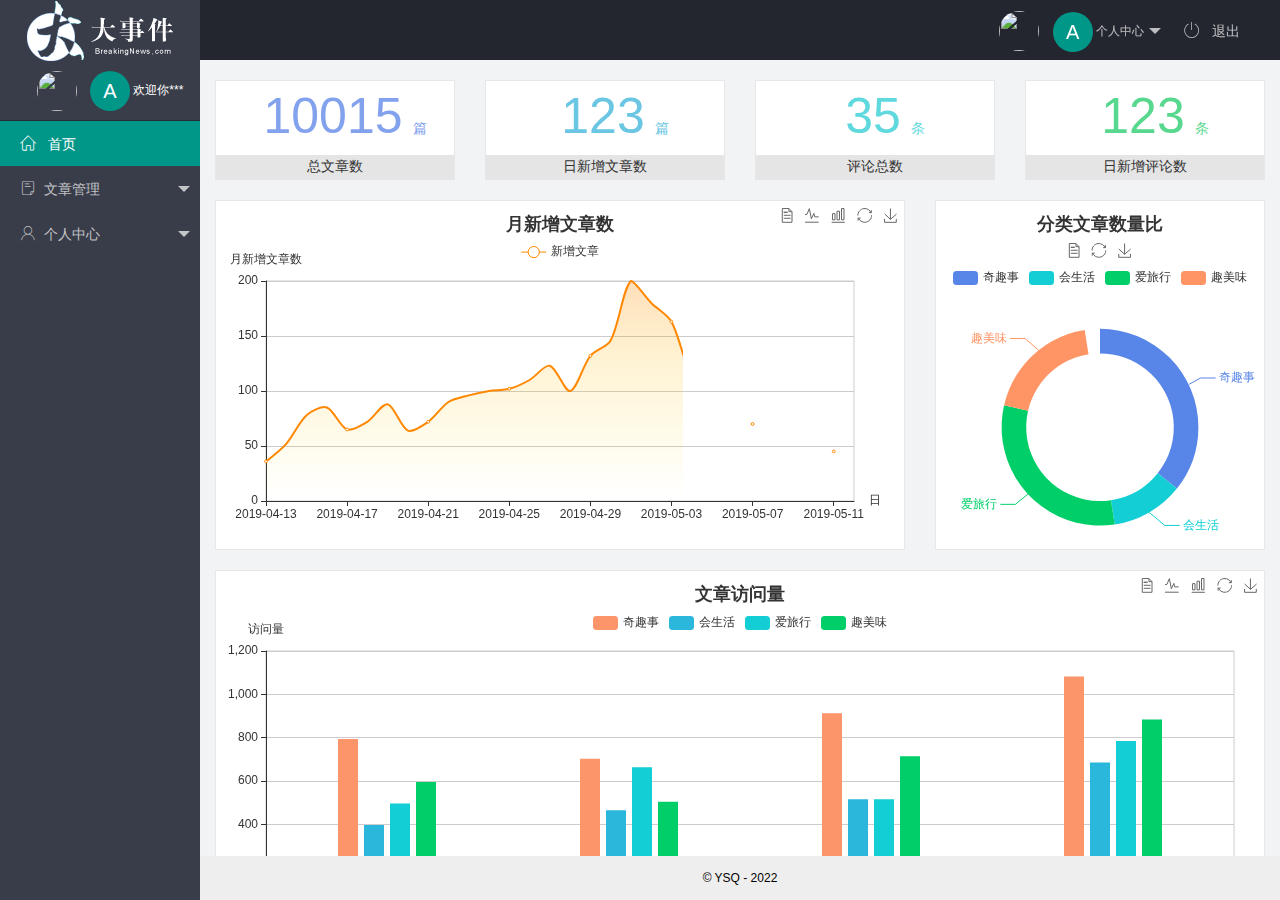
==== commit d8b8c84e: "完成个人中心功能的开发" ====
--- a/index.html
+++ b/index.html
@@ -4,7 +4,7 @@
 <head>
     <meta charset="utf-8">
     <meta name="viewport" content="width=device-width">
-    <title>后台管理系统</title>
+    <title>my后台管理系统</title>
     <!-- 导入layui样式 -->
     <link rel="stylesheet" href="/assets/lib/layui/css/layui.css">
     <!-- 引入字体图标 -->
@@ -31,9 +31,9 @@
                     </a>
                     <!-- 这个下拉需要js配合 -->
                     <dl class="layui-nav-child">
-                        <dd><a href="">基本资料</a></dd>
-                        <dd><a href="">更换头像</a></dd>
-                        <dd><a href="">重置密码</a></dd>
+                        <dd><a href="/user/user_info.html" target="fm">基本资料</a></dd>
+                        <dd><a href="/user/user_avatar.html" target="fm">更换头像</a></dd>
+                        <dd><a href="/user/user_pwd.html" target="fm">重置密码</a></dd>
                     </dl>
                 </li>
                 <li class="layui-nav-item" lay-header-event="menuRight" lay-unselect>
@@ -77,9 +77,12 @@
                     <li class="layui-nav-item">
                         <a href="javascript:;"><span class="iconfont icon-user"></span>个人中心</a>
                         <dl class="layui-nav-child">
-                            <dd><a href="javascript:;"><i class="layui-icon layui-icon-app"></i>基本资料</a></dd>
-                            <dd><a href="javascript:;"><i class="layui-icon layui-icon-app"></i>更换头像</a></dd>
-                            <dd><a href="javascript:;"><i class="layui-icon layui-icon-app"></i>重置密码</a></dd>
+                            <dd><a href="/user/user_info.html" target="fm"><i
+                                        class="layui-icon layui-icon-app"></i>基本资料</a></dd>
+                            <dd><a href="/user/user_avatar.html" target="fm"><i
+                                        class="layui-icon layui-icon-app"></i>更换头像</a></dd>
+                            <dd><a href="/user/user_pwd.html" target="fm"><i
+                                        class="layui-icon layui-icon-app"></i>重置密码</a></dd>
                         </dl>
                     </li>
                 </ul>
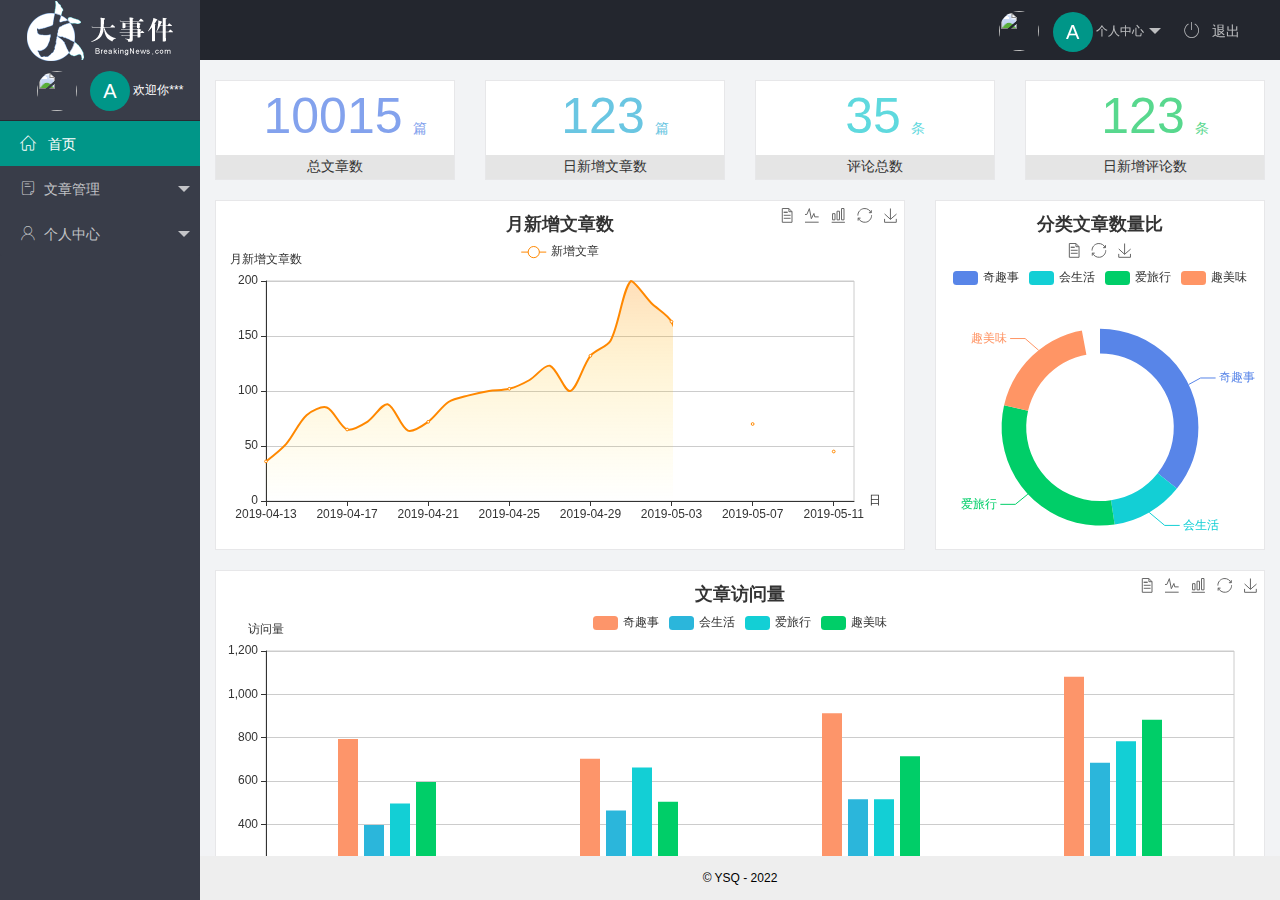
==== commit 8c857a64: "完成文章管理的相关功能开发" ====
--- a/index.html
+++ b/index.html
@@ -69,9 +69,12 @@
                     <li class="layui-nav-item ">
                         <a class="" href="javascript:;"><span class="iconfont icon-16"></span>文章管理</a>
                         <dl class="layui-nav-child">
-                            <dd><a href="/login.html" target="fm"><i class="layui-icon layui-icon-app"></i>文章类别</a></dd>
-                            <dd><a href=" javascript:;"><i class="layui-icon layui-icon-app"></i>文章列表</a></dd>
-                            <dd><a href="javascript:;"><i class="layui-icon layui-icon-app"></i>发表文章</a></dd>
+                            <dd><a href="/article/art_cate.html" target="fm"><i
+                                        class="layui-icon layui-icon-app"></i>文章类别</a></dd>
+                            <dd><a href="/article/art_list.html" target="fm"><i
+                                        class="layui-icon layui-icon-app"></i>文章列表</a></dd>
+                            <dd><a href="/article/art_pub.html" target="fm"><i
+                                        class="layui-icon layui-icon-app"></i>发表文章</a></dd>
                         </dl>
                     </li>
                     <li class="layui-nav-item">
